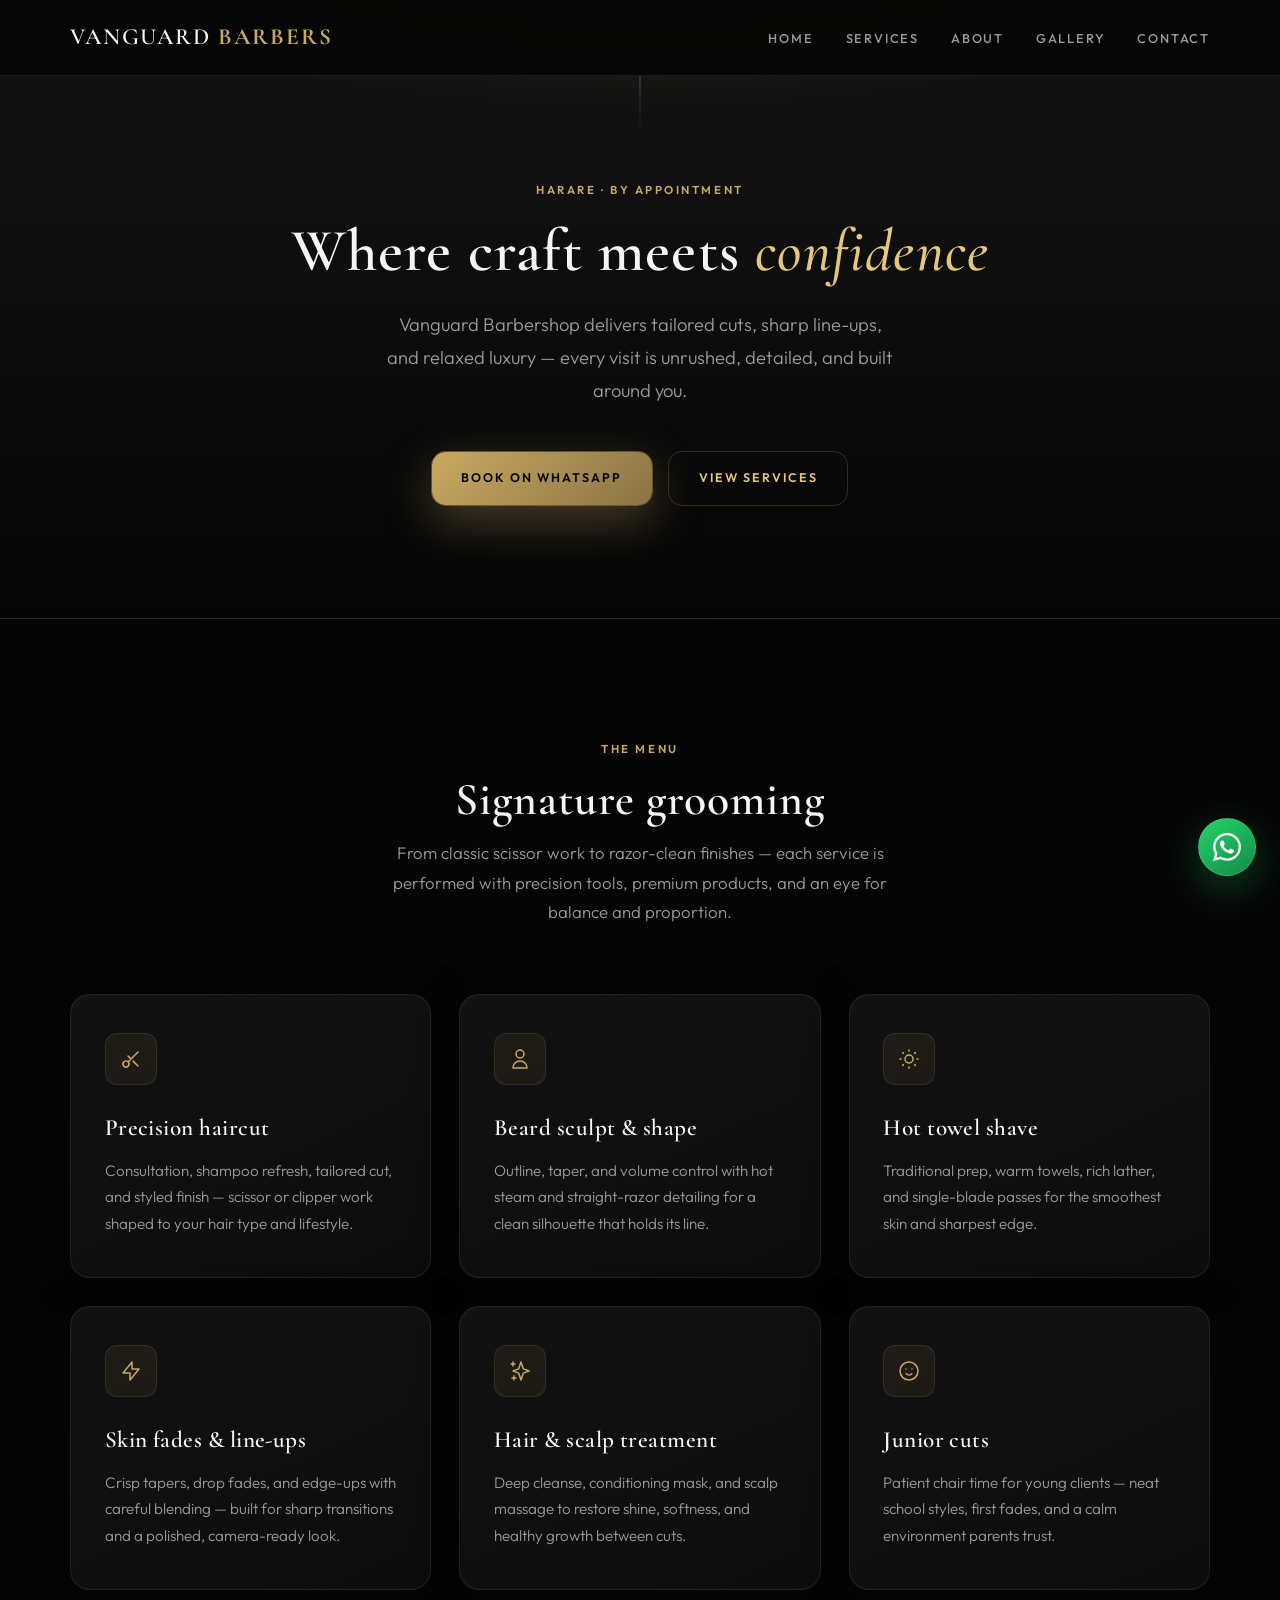
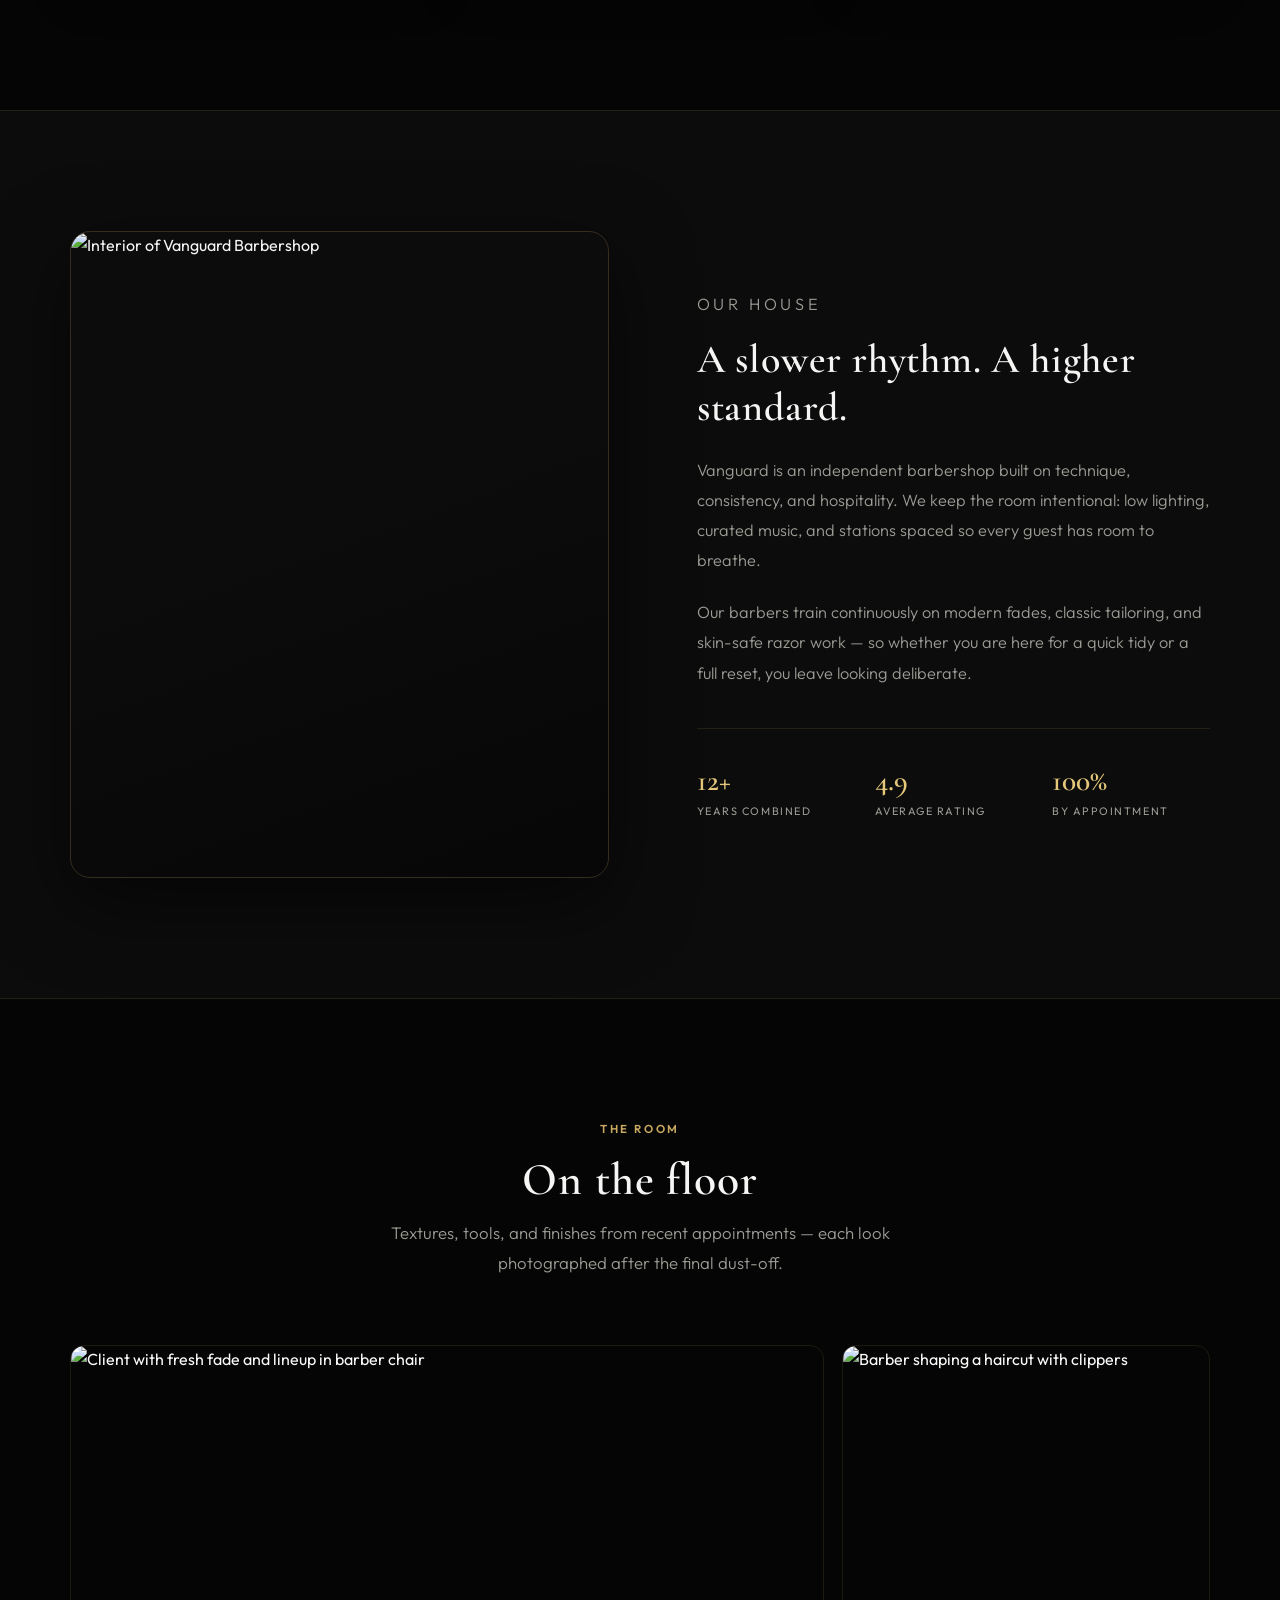
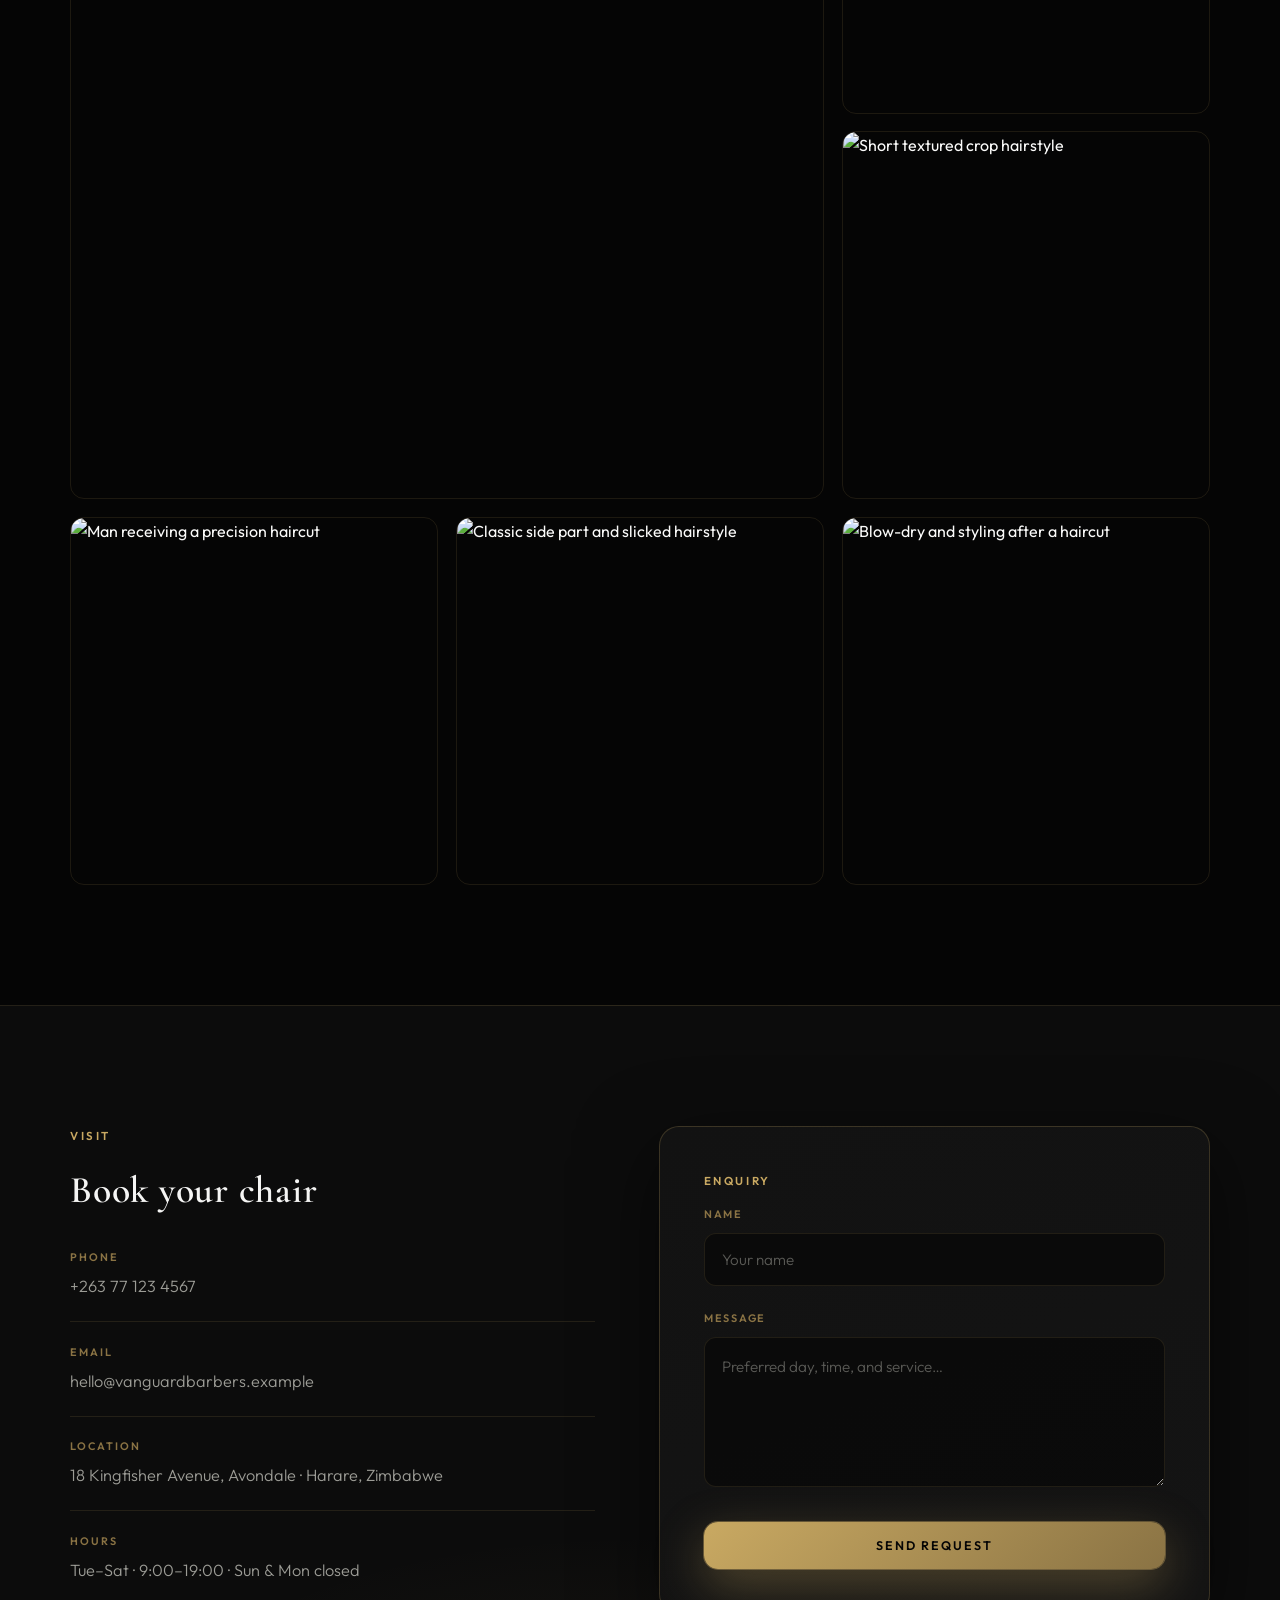
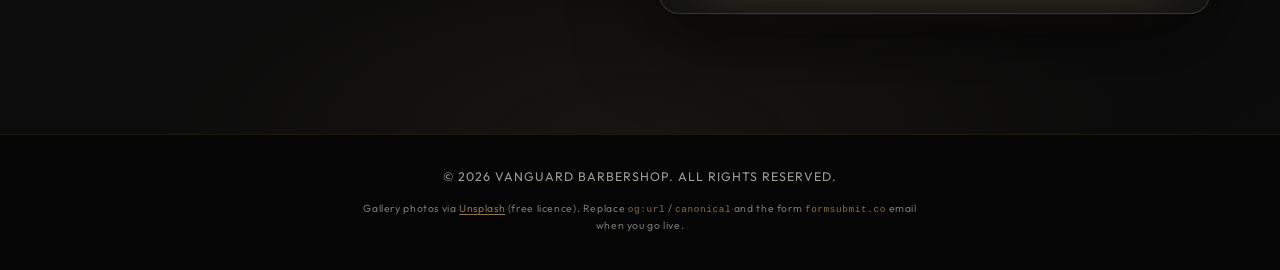
==== index.html @ 2150a826 "Add website" ====
<!DOCTYPE html>
<html lang="en">
<head>
  <meta charset="UTF-8">
  <meta name="viewport" content="width=device-width, initial-scale=1.0">
  <title>Vanguard Barbershop | Precision Cuts &amp; Grooming</title>
  <meta name="description" content="Vanguard Barbershop in Harare — precision haircuts, fades, beard sculpting, and hot towel shaves. Book by appointment on WhatsApp.">
  <meta name="theme-color" content="#050505">
  <meta name="robots" content="index, follow">
  <link rel="canonical" href="https://example.com/">
  <meta property="og:type" content="website">
  <meta property="og:title" content="Vanguard Barbershop | Precision Cuts &amp; Grooming">
  <meta property="og:description" content="Tailored cuts, sharp line-ups, and relaxed luxury — by appointment in Harare.">
  <meta property="og:image" content="https://images.unsplash.com/photo-1621605815971-fbc98d665033?auto=format&amp;fit=crop&amp;w=1200&amp;h=630&amp;q=85">
  <meta name="twitter:card" content="summary_large_image">
  <meta name="twitter:title" content="Vanguard Barbershop">
  <meta name="twitter:description" content="Precision haircuts, fades &amp; beard work — Harare.">
  <link rel="icon" type="image/svg+xml" href="data:image/svg+xml,%3Csvg xmlns='http://www.w3.org/2000/svg' viewBox='0 0 32 32'%3E%3Crect fill='%23050505' width='32' height='32' rx='6'/%3E%3Cpath fill='none' stroke='%23c9a962' stroke-width='1.5' d='M10 22V10l6-3 6 3v12'/%3E%3C/svg%3E">
  <link rel="preconnect" href="https://fonts.googleapis.com">
  <link rel="preconnect" href="https://fonts.gstatic.com" crossorigin>
  <link href="https://fonts.googleapis.com/css2?family=Cormorant+Garamond:ital,wght@0,500;0,600;0,700;1,500&family=Outfit:wght@300;400;500;600&display=swap" rel="stylesheet">
  <style>
    :root {
      --black: #050505;
      --black-elevated: #0c0c0c;
      --black-soft: #141414;
      --gold: #c9a962;
      --gold-bright: #e4c77a;
      --gold-dim: #8a7344;
      --gold-glow: rgb(201 169 98 / 0.35);
      --text: #f5f5f4;
      --text-muted: #9c9c96;
      --border: rgb(201 169 98 / 0.12);
      --border-strong: rgb(201 169 98 / 0.22);
      --radius: 14px;
      --radius-lg: 20px;
      --nav-h: 76px;
      --section-y: clamp(4.5rem, 11vw, 7.5rem);
      --shadow-soft: 0 24px 80px rgb(0 0 0 / 0.55);
    }

    *, *::before, *::after { box-sizing: border-box; margin: 0; padding: 0; }

    html { scroll-behavior: smooth; }

    body {
      font-family: "Outfit", system-ui, sans-serif;
      font-weight: 400;
      color: var(--text);
      background: var(--black);
      line-height: 1.65;
      overflow-x: hidden;
      -webkit-font-smoothing: antialiased;
    }

    img { max-width: 100%; height: auto; display: block; }

    a { color: inherit; text-decoration: none; }

    .container {
      width: min(100% - 2rem, 1140px);
      margin-inline: auto;
    }

    @media (min-width: 768px) {
      .container { width: min(100% - 3rem, 1140px); }
    }

    /* Nav */
    .nav {
      position: fixed;
      top: 0;
      left: 0;
      right: 0;
      z-index: 1000;
      height: var(--nav-h);
      background: rgb(5 5 5 / 0.88);
      backdrop-filter: blur(16px);
      border-bottom: 1px solid var(--border);
      transition: box-shadow 0.35s ease, border-color 0.35s ease;
    }

    .nav.scrolled {
      box-shadow: 0 20px 60px rgb(0 0 0 / 0.45);
      border-bottom-color: var(--border-strong);
    }

    .nav-inner {
      height: 100%;
      display: flex;
      align-items: center;
      justify-content: space-between;
      gap: 1.5rem;
    }

    .logo {
      font-family: "Cormorant Garamond", Georgia, serif;
      font-weight: 600;
      font-size: 1.35rem;
      letter-spacing: 0.06em;
      text-transform: uppercase;
      color: var(--text);
    }

    .logo span {
      color: var(--gold);
      font-weight: 700;
    }

    @media (min-width: 480px) {
      .logo { font-size: 1.45rem; letter-spacing: 0.08em; }
    }

    .nav-links {
      display: none;
      list-style: none;
      gap: 2rem;
      align-items: center;
    }

    @media (min-width: 900px) {
      .nav-links { display: flex; }
    }

    .nav-links a {
      font-size: 0.8rem;
      font-weight: 500;
      letter-spacing: 0.14em;
      text-transform: uppercase;
      color: var(--text-muted);
      transition: color 0.25s ease;
      position: relative;
    }

    .nav-links a::after {
      content: "";
      position: absolute;
      left: 0;
      bottom: -6px;
      width: 100%;
      height: 1px;
      background: linear-gradient(90deg, var(--gold), transparent);
      opacity: 0;
      transform: scaleX(0.4);
      transform-origin: left;
      transition: opacity 0.25s ease, transform 0.25s ease;
    }

    .nav-links a:hover {
      color: var(--gold-bright);
    }

    .nav-links a:hover::after {
      opacity: 1;
      transform: scaleX(1);
    }

    .nav-toggle {
      display: flex;
      flex-direction: column;
      gap: 6px;
      padding: 0.6rem;
      background: none;
      border: none;
      cursor: pointer;
    }

    @media (min-width: 900px) {
      .nav-toggle { display: none; }
    }

    .nav-toggle span {
      width: 24px;
      height: 1px;
      background: var(--gold);
      border-radius: 1px;
      transition: transform 0.3s ease, opacity 0.3s ease;
    }

    .nav-toggle[aria-expanded="true"] span:nth-child(1) {
      transform: translateY(7px) rotate(45deg);
    }
    .nav-toggle[aria-expanded="true"] span:nth-child(2) { opacity: 0; }
    .nav-toggle[aria-expanded="true"] span:nth-child(3) {
      transform: translateY(-7px) rotate(-45deg);
    }

    .mobile-menu {
      display: none;
      position: fixed;
      top: var(--nav-h);
      left: 0;
      right: 0;
      background: var(--black-elevated);
      border-bottom: 1px solid var(--border);
      padding: 1.5rem 1.25rem 2rem;
      z-index: 999;
      box-shadow: var(--shadow-soft);
    }

    .mobile-menu.open { display: block; }

    .mobile-menu ul {
      list-style: none;
      display: flex;
      flex-direction: column;
      gap: 0.25rem;
    }

    .mobile-menu a {
      display: block;
      padding: 1rem 1.1rem;
      border-radius: 10px;
      font-weight: 500;
      font-size: 0.85rem;
      letter-spacing: 0.12em;
      text-transform: uppercase;
      color: var(--text-muted);
      border: 1px solid transparent;
      transition: color 0.2s, border-color 0.2s, background 0.2s;
    }

    .mobile-menu a:hover {
      color: var(--gold-bright);
      background: rgb(201 169 98 / 0.06);
      border-color: var(--border);
    }

    section { scroll-margin-top: calc(var(--nav-h) + 1.25rem); }

    .eyebrow {
      font-size: 0.72rem;
      font-weight: 600;
      letter-spacing: 0.22em;
      text-transform: uppercase;
      color: var(--gold);
      margin-bottom: 1rem;
    }

    .section-title {
      font-family: "Cormorant Garamond", Georgia, serif;
      font-size: clamp(2rem, 4.5vw, 2.85rem);
      font-weight: 600;
      letter-spacing: 0.02em;
      line-height: 1.15;
      margin-bottom: 0.75rem;
      text-align: center;
      color: var(--text);
    }

    .section-sub {
      text-align: center;
      color: var(--text-muted);
      max-width: 32rem;
      margin: 0 auto 3.5rem;
      font-size: 1rem;
      font-weight: 300;
      line-height: 1.75;
    }

    @media (min-width: 768px) {
      .section-sub { margin-bottom: 4.25rem; font-size: 1.05rem; }
    }

    /* Hero */
    .hero {
      position: relative;
      padding: calc(var(--nav-h) + clamp(3.5rem, 12vw, 6rem)) 0 clamp(4.5rem, 12vw, 7rem);
      background:
        radial-gradient(ellipse 90% 70% at 50% -20%, rgb(201 169 98 / 0.14), transparent 55%),
        linear-gradient(180deg, var(--black-soft) 0%, var(--black) 100%);
      border-bottom: 1px solid var(--border);
    }

    .hero::before {
      content: "";
      position: absolute;
      top: var(--nav-h);
      left: 50%;
      transform: translateX(-50%);
      width: 1px;
      height: clamp(2rem, 6vw, 3.5rem);
      background: linear-gradient(var(--gold-dim), transparent);
      opacity: 0.6;
    }

    .hero-inner {
      text-align: center;
      max-width: 44rem;
      margin-inline: auto;
      padding-top: 0.5rem;
    }

    .hero .eyebrow { margin-bottom: 1.25rem; }

    .hero h1 {
      font-family: "Cormorant Garamond", Georgia, serif;
      font-size: clamp(2.35rem, 6.5vw, 3.75rem);
      font-weight: 600;
      letter-spacing: 0.02em;
      line-height: 1.08;
      margin-bottom: 1.5rem;
      color: var(--text);
    }

    .hero h1 em {
      font-style: italic;
      color: var(--gold-bright);
      font-weight: 500;
    }

    .hero .tagline {
      font-size: clamp(1rem, 2.2vw, 1.15rem);
      font-weight: 300;
      color: var(--text-muted);
      margin-bottom: 2.75rem;
      max-width: 28em;
      margin-left: auto;
      margin-right: auto;
      line-height: 1.8;
    }

    .hero-cta-row {
      display: flex;
      flex-wrap: wrap;
      gap: 1rem;
      justify-content: center;
      align-items: center;
    }

    .btn {
      display: inline-flex;
      align-items: center;
      justify-content: center;
      gap: 0.55rem;
      padding: 1rem 1.85rem;
      font-family: inherit;
      font-size: 0.78rem;
      font-weight: 600;
      letter-spacing: 0.16em;
      text-transform: uppercase;
      border: none;
      border-radius: var(--radius);
      cursor: pointer;
      transition: transform 0.3s ease, box-shadow 0.3s ease, background 0.3s ease, border-color 0.3s ease, color 0.3s ease;
    }

    .btn-primary {
      background: linear-gradient(135deg, var(--gold) 0%, var(--gold-dim) 100%);
      color: var(--black);
      box-shadow: 0 0 0 1px rgb(201 169 98 / 0.4), 0 16px 48px var(--gold-glow);
    }

    .btn-primary:hover {
      transform: translateY(-2px);
      box-shadow: 0 0 0 1px rgb(228 199 122 / 0.5), 0 20px 56px rgb(201 169 98 / 0.45);
    }

    .btn-primary:active { transform: translateY(0); }

    .btn-ghost {
      background: transparent;
      color: var(--gold-bright);
      border: 1px solid var(--border-strong);
      box-shadow: none;
    }

    .btn-ghost:hover {
      border-color: var(--gold);
      background: rgb(201 169 98 / 0.06);
      transform: translateY(-2px);
    }

    /* Services */
    .services {
      padding: var(--section-y) 0;
      background: var(--black);
    }

    .services-grid {
      display: grid;
      gap: 1.35rem;
      grid-template-columns: 1fr;
    }

    @media (min-width: 640px) {
      .services-grid { gap: 1.5rem; grid-template-columns: repeat(2, 1fr); }
    }

    @media (min-width: 1024px) {
      .services-grid { grid-template-columns: repeat(3, 1fr); gap: 1.75rem; }
    }

    .card {
      background: linear-gradient(155deg, rgb(20 20 20 / 0.9) 0%, var(--black-elevated) 100%);
      border-radius: var(--radius-lg);
      padding: 2.15rem 2rem 2.25rem;
      border: 1px solid var(--border);
      box-shadow: 0 4px 40px rgb(0 0 0 / 0.35);
      transition: transform 0.35s ease, border-color 0.35s ease, box-shadow 0.35s ease;
    }

    @media (min-width: 768px) {
      .card { padding: 2.35rem 2.1rem 2.5rem; }
    }

    .card:hover {
      transform: translateY(-6px);
      border-color: rgb(201 169 98 / 0.35);
      box-shadow: 0 24px 70px rgb(0 0 0 / 0.5), 0 0 0 1px rgb(201 169 98 / 0.08);
    }

    .card-icon {
      width: 52px;
      height: 52px;
      border-radius: 12px;
      background: rgb(201 169 98 / 0.08);
      border: 1px solid var(--border);
      color: var(--gold);
      display: flex;
      align-items: center;
      justify-content: center;
      margin-bottom: 1.5rem;
    }

    .card-icon svg { width: 24px; height: 24px; }

    .card h3 {
      font-family: "Cormorant Garamond", Georgia, serif;
      font-size: 1.45rem;
      font-weight: 600;
      margin-bottom: 0.65rem;
      letter-spacing: 0.02em;
      color: var(--text);
    }

    .card p {
      font-size: 0.95rem;
      font-weight: 300;
      color: var(--text-muted);
      line-height: 1.75;
    }

    /* About */
    .about {
      padding: var(--section-y) 0;
      background: var(--black-elevated);
      border-top: 1px solid var(--border);
      border-bottom: 1px solid var(--border);
    }

    .about-grid {
      display: grid;
      gap: clamp(2.5rem, 6vw, 4rem);
      align-items: center;
    }

    @media (min-width: 900px) {
      .about-grid {
        grid-template-columns: 1.05fr 1fr;
        gap: clamp(3rem, 7vw, 5.5rem);
      }
    }

    .about-img-wrap {
      position: relative;
      border-radius: var(--radius-lg);
      overflow: hidden;
      aspect-ratio: 5/6;
      border: 1px solid var(--border-strong);
      box-shadow: var(--shadow-soft);
    }

    .about-img-wrap::after {
      content: "";
      position: absolute;
      inset: 0;
      background: linear-gradient(160deg, transparent 40%, rgb(0 0 0 / 0.45) 100%);
      pointer-events: none;
    }

    .about-img-wrap img {
      width: 100%;
      height: 100%;
      object-fit: cover;
    }

    .about-text .eyebrow { margin-bottom: 1rem; }

    .about-text h2 {
      font-family: "Cormorant Garamond", Georgia, serif;
      font-size: clamp(1.85rem, 3.5vw, 2.5rem);
      font-weight: 600;
      margin-bottom: 1.5rem;
      letter-spacing: 0.02em;
      line-height: 1.2;
      color: var(--text);
    }

    .about-text p {
      color: var(--text-muted);
      font-size: 1.02rem;
      font-weight: 300;
      margin-bottom: 1.35rem;
      line-height: 1.85;
    }

    .about-text p:last-of-type { margin-bottom: 0; }

    .about-stats {
      display: grid;
      grid-template-columns: repeat(3, 1fr);
      gap: 1.25rem;
      margin-top: 2.5rem;
      padding-top: 2.25rem;
      border-top: 1px solid var(--border);
    }

    .about-stats strong {
      display: block;
      font-family: "Cormorant Garamond", Georgia, serif;
      font-size: 1.85rem;
      font-weight: 600;
      color: var(--gold-bright);
      line-height: 1.1;
    }

    .about-stats span {
      font-size: 0.68rem;
      letter-spacing: 0.14em;
      text-transform: uppercase;
      color: var(--text-muted);
      margin-top: 0.35rem;
      display: block;
    }

    /* Gallery */
    .gallery {
      padding: var(--section-y) 0;
      background: var(--black);
    }

    .gallery-grid {
      display: grid;
      gap: 0.85rem;
      grid-template-columns: repeat(2, 1fr);
    }

    @media (min-width: 640px) {
      .gallery-grid { gap: 1.1rem; grid-template-columns: repeat(3, 1fr); }
    }

    .gallery-item {
      position: relative;
      border-radius: var(--radius);
      overflow: hidden;
      aspect-ratio: 1;
      border: 1px solid var(--border);
      transition: transform 0.4s ease, border-color 0.4s ease;
    }

    @media (min-width: 900px) {
      .gallery-item:first-child {
        grid-column: span 2;
        grid-row: span 2;
        aspect-ratio: auto;
      }
    }

    .gallery-item:hover {
      transform: scale(1.02);
      border-color: rgb(201 169 98 / 0.35);
    }

    .gallery-item img {
      width: 100%;
      height: 100%;
      object-fit: cover;
      filter: contrast(1.05) saturate(0.92);
      transition: filter 0.4s ease;
    }

    .gallery-item:hover img {
      filter: contrast(1.08) saturate(1);
    }

    /* Contact */
    .contact {
      padding: var(--section-y) 0;
      background:
        radial-gradient(ellipse 70% 50% at 50% 100%, rgb(201 169 98 / 0.06), transparent 55%),
        var(--black-elevated);
      border-top: 1px solid var(--border);
    }

    .contact-wrap {
      display: grid;
      gap: clamp(2.5rem, 5vw, 4rem);
    }

    @media (min-width: 900px) {
      .contact-wrap {
        grid-template-columns: 1fr 1.05fr;
        gap: 4rem;
        align-items: start;
      }
    }

    .contact-info .eyebrow { margin-bottom: 0.85rem; }

    .contact-info h2 {
      font-family: "Cormorant Garamond", Georgia, serif;
      font-size: clamp(1.85rem, 3vw, 2.35rem);
      font-weight: 600;
      margin-bottom: 1.75rem;
      letter-spacing: 0.02em;
    }

    .contact-line {
      margin-bottom: 1.35rem;
      padding-bottom: 1.35rem;
      border-bottom: 1px solid var(--border);
    }

    .contact-line:last-of-type {
      margin-bottom: 0;
      padding-bottom: 0;
      border-bottom: none;
    }

    .contact-info .label {
      font-size: 0.68rem;
      font-weight: 600;
      letter-spacing: 0.18em;
      text-transform: uppercase;
      color: var(--gold-dim);
      margin-bottom: 0.4rem;
    }

    .contact-info a,
    .contact-info .value {
      color: var(--text-muted);
      font-size: 1.02rem;
      font-weight: 300;
      display: block;
      line-height: 1.6;
    }

    .contact-info a:hover { color: var(--gold-bright); }

    .form-panel {
      background: linear-gradient(160deg, rgb(18 18 18) 0%, var(--black-soft) 100%);
      border: 1px solid var(--border-strong);
      border-radius: var(--radius-lg);
      padding: clamp(2rem, 4vw, 2.75rem);
      box-shadow: var(--shadow-soft);
    }

    .form-group { margin-bottom: 1.5rem; }

    .form-group:last-of-type { margin-bottom: 1.75rem; }

    .form-group label {
      display: block;
      font-size: 0.68rem;
      font-weight: 600;
      letter-spacing: 0.16em;
      text-transform: uppercase;
      margin-bottom: 0.55rem;
      color: var(--gold-dim);
    }

    .form-group input,
    .form-group textarea {
      width: 100%;
      padding: 1rem 1.1rem;
      font-family: inherit;
      font-size: 0.95rem;
      font-weight: 300;
      color: var(--text);
      border: 1px solid var(--border);
      border-radius: 12px;
      background: rgb(5 5 5 / 0.6);
      transition: border-color 0.25s ease, box-shadow 0.25s ease;
    }

    .form-group input::placeholder,
    .form-group textarea::placeholder {
      color: rgb(156 156 150 / 0.55);
    }

    .form-group input:focus,
    .form-group textarea:focus {
      outline: none;
      border-color: rgb(201 169 98 / 0.45);
      box-shadow: 0 0 0 3px rgb(201 169 98 / 0.12);
    }

    .form-group textarea { min-height: 150px; resize: vertical; line-height: 1.65; }

    /* Footer */
    footer {
      padding: 2rem 1.5rem 2.25rem;
      text-align: center;
      font-size: 0.78rem;
      font-weight: 400;
      letter-spacing: 0.08em;
      text-transform: uppercase;
      color: var(--text-muted);
      border-top: 1px solid var(--border);
      background: var(--black);
    }

    /* WhatsApp */
    .wa-float {
      position: fixed;
      bottom: 1.5rem;
      right: 1.5rem;
      z-index: 1100;
      width: 58px;
      height: 58px;
      border-radius: 50%;
      background: linear-gradient(145deg, #25d366, #128c4a);
      color: #fff;
      display: flex;
      align-items: center;
      justify-content: center;
      box-shadow: 0 12px 40px rgb(18 140 74 / 0.45);
      border: 1px solid rgb(255 255 255 / 0.12);
      transition: transform 0.3s ease, box-shadow 0.3s ease;
    }

    .wa-float:hover {
      transform: scale(1.06);
      box-shadow: 0 16px 48px rgb(18 140 74 / 0.55);
    }

    .wa-float svg { width: 28px; height: 28px; }

    /* Reveal */
    .reveal {
      opacity: 0;
      transform: translateY(28px);
      transition: opacity 0.65s ease, transform 0.65s ease;
    }

    .reveal.visible {
      opacity: 1;
      transform: translateY(0);
    }

    .reveal-delay-1 { transition-delay: 0.1s; }
    .reveal-delay-2 { transition-delay: 0.2s; }

    .footer-note {
      margin-top: 0.85rem;
      font-size: 0.65rem;
      letter-spacing: 0.06em;
      text-transform: none;
      color: rgb(156 156 150 / 0.75);
      max-width: 36rem;
      margin-left: auto;
      margin-right: auto;
      line-height: 1.55;
    }

    .footer-note a {
      color: var(--gold-dim);
      text-decoration: underline;
      text-underline-offset: 2px;
    }

    .footer-note a:hover { color: var(--gold-bright); }
  </style>
  <script type="application/ld+json">
  {
    "@context": "https://schema.org",
    "@type": "HairSalon",
    "name": "Vanguard Barbershop",
    "description": "Precision haircuts, fades, beard sculpting, and hot towel shaves by appointment.",
    "image": "https://images.unsplash.com/photo-1621605815971-fbc98d665033?auto=format&fit=crop&w=1200&q=85",
    "address": {
      "@type": "PostalAddress",
      "streetAddress": "18 Kingfisher Avenue, Avondale",
      "addressLocality": "Harare",
      "addressCountry": "ZW"
    },
    "telephone": "+263771234567",
    "email": "hello@vanguardbarbers.example",
    "openingHoursSpecification": [
      {
        "@type": "OpeningHoursSpecification",
        "dayOfWeek": ["Tuesday", "Wednesday", "Thursday", "Friday", "Saturday"],
        "opens": "09:00",
        "closes": "19:00"
      }
    ],
    "priceRange": "$$"
  }
  </script>
</head>
<body>
  <header class="nav" id="nav">
    <div class="container nav-inner">
      <a href="#hero" class="logo">Vanguard <span>Barbers</span></a>
      <ul class="nav-links">
        <li><a href="#hero">Home</a></li>
        <li><a href="#services">Services</a></li>
        <li><a href="#about">About</a></li>
        <li><a href="#gallery">Gallery</a></li>
        <li><a href="#contact">Contact</a></li>
      </ul>
      <button class="nav-toggle" type="button" aria-label="Menu" aria-expanded="false" id="navToggle">
        <span></span><span></span><span></span>
      </button>
    </div>
  </header>

  <div class="mobile-menu" id="mobileMenu">
    <ul>
      <li><a href="#hero">Home</a></li>
      <li><a href="#services">Services</a></li>
      <li><a href="#about">About</a></li>
      <li><a href="#gallery">Gallery</a></li>
      <li><a href="#contact">Contact</a></li>
    </ul>
  </div>

  <main>
    <section class="hero" id="hero">
      <div class="container hero-inner reveal">
        <p class="eyebrow">Harare · By appointment</p>
        <h1>Where craft meets <em>confidence</em></h1>
        <p class="tagline">Vanguard Barbershop delivers tailored cuts, sharp line-ups, and relaxed luxury — every visit is unrushed, detailed, and built around you.</p>
        <div class="hero-cta-row">
          <a class="btn btn-primary" href="https://wa.me/263771234567?text=Hello%2C%20I%27d%20like%20to%20book%20an%20appointment." target="_blank" rel="noopener noreferrer">Book on WhatsApp</a>
          <a class="btn btn-ghost" href="#services">View services</a>
        </div>
      </div>
    </section>

    <section class="services" id="services">
      <div class="container">
        <p class="eyebrow reveal" style="text-align:center">The menu</p>
        <h2 class="section-title reveal">Signature grooming</h2>
        <p class="section-sub reveal">From classic scissor work to razor-clean finishes — each service is performed with precision tools, premium products, and an eye for balance and proportion.</p>
        <div class="services-grid">
          <article class="card reveal">
            <div class="card-icon" aria-hidden="true">
              <svg fill="none" stroke="currentColor" stroke-width="1.5" viewBox="0 0 24 24"><path stroke-linecap="round" stroke-linejoin="round" d="M14.121 14.121L19 19m-7-7l7-7m-7 7l-2.879 2.879M12 12L9.121 9.121m0 5.758a3 3 0 10-4.243 4.243 3 3 0 004.243-4.243zm0 0L12 12"/></svg>
            </div>
            <h3>Precision haircut</h3>
            <p>Consultation, shampoo refresh, tailored cut, and styled finish — scissor or clipper work shaped to your hair type and lifestyle.</p>
          </article>
          <article class="card reveal reveal-delay-1">
            <div class="card-icon" aria-hidden="true">
              <svg fill="none" stroke="currentColor" stroke-width="1.5" viewBox="0 0 24 24"><path stroke-linecap="round" stroke-linejoin="round" d="M16 7a4 4 0 11-8 0 4 4 0 018 0zM12 14a7 7 0 00-7 7h14a7 7 0 00-7-7z"/></svg>
            </div>
            <h3>Beard sculpt &amp; shape</h3>
            <p>Outline, taper, and volume control with hot steam and straight-razor detailing for a clean silhouette that holds its line.</p>
          </article>
          <article class="card reveal reveal-delay-2">
            <div class="card-icon" aria-hidden="true">
              <svg fill="none" stroke="currentColor" stroke-width="1.5" viewBox="0 0 24 24"><path stroke-linecap="round" stroke-linejoin="round" d="M12 3v1m0 16v1m9-9h-1M4 12H3m15.364 6.364l-.707-.707M6.343 6.343l-.707-.707m12.728 0l-.707.707M6.343 17.657l-.707.707M16 12a4 4 0 11-8 0 4 4 0 018 0z"/></svg>
            </div>
            <h3>Hot towel shave</h3>
            <p>Traditional prep, warm towels, rich lather, and single-blade passes for the smoothest skin and sharpest edge.</p>
          </article>
          <article class="card reveal">
            <div class="card-icon" aria-hidden="true">
              <svg fill="none" stroke="currentColor" stroke-width="1.5" viewBox="0 0 24 24"><path stroke-linecap="round" stroke-linejoin="round" d="M13 10V3L4 14h7v7l9-11h-7z"/></svg>
            </div>
            <h3>Skin fades &amp; line-ups</h3>
            <p>Crisp tapers, drop fades, and edge-ups with careful blending — built for sharp transitions and a polished, camera-ready look.</p>
          </article>
          <article class="card reveal reveal-delay-1">
            <div class="card-icon" aria-hidden="true">
              <svg fill="none" stroke="currentColor" stroke-width="1.5" viewBox="0 0 24 24"><path stroke-linecap="round" stroke-linejoin="round" d="M5 3v4M3 5h4M6 17v4m-2-2h4m5-16l2.286 6.857L21 12l-5.714 2.143L13 21l-2.286-6.857L5 12l5.714-2.143L13 3z"/></svg>
            </div>
            <h3>Hair &amp; scalp treatment</h3>
            <p>Deep cleanse, conditioning mask, and scalp massage to restore shine, softness, and healthy growth between cuts.</p>
          </article>
          <article class="card reveal reveal-delay-2">
            <div class="card-icon" aria-hidden="true">
              <svg fill="none" stroke="currentColor" stroke-width="1.5" viewBox="0 0 24 24"><path stroke-linecap="round" stroke-linejoin="round" d="M14.828 14.828a4 4 0 01-5.656 0M9 10h.01M15 10h.01M21 12a9 9 0 11-18 0 9 9 0 0118 0z"/></svg>
            </div>
            <h3>Junior cuts</h3>
            <p>Patient chair time for young clients — neat school styles, first fades, and a calm environment parents trust.</p>
          </article>
        </div>
      </div>
    </section>

    <section class="about" id="about">
      <div class="container about-grid">
        <div class="about-img-wrap reveal">
          <img src="https://picsum.photos/seed/vanguard-barber/900/1080" width="900" height="1080" alt="Interior of Vanguard Barbershop" loading="lazy">
        </div>
        <div class="about-text reveal reveal-delay-1">
          <p class="eyebrow">Our house</p>
          <h2>A slower rhythm. A higher standard.</h2>
          <p>Vanguard is an independent barbershop built on technique, consistency, and hospitality. We keep the room intentional: low lighting, curated music, and stations spaced so every guest has room to breathe.</p>
          <p>Our barbers train continuously on modern fades, classic tailoring, and skin-safe razor work — so whether you are here for a quick tidy or a full reset, you leave looking deliberate.</p>
          <div class="about-stats">
            <div>
              <strong>12+</strong>
              <span>Years combined</span>
            </div>
            <div>
              <strong>4.9</strong>
              <span>Average rating</span>
            </div>
            <div>
              <strong>100%</strong>
              <span>By appointment</span>
            </div>
          </div>
        </div>
      </div>
    </section>

    <section class="gallery" id="gallery">
      <div class="container">
        <p class="eyebrow reveal" style="text-align:center">The room</p>
        <h2 class="section-title reveal">On the floor</h2>
        <p class="section-sub reveal">Textures, tools, and finishes from recent appointments — each look photographed after the final dust-off.</p>
        <div class="gallery-grid">
          <div class="gallery-item reveal"><img src="https://images.unsplash.com/photo-1621605815971-fbc98d665033?auto=format&amp;fit=crop&amp;w=900&amp;h=900&amp;q=85" alt="Client with fresh fade and lineup in barber chair" width="900" height="900" loading="lazy" decoding="async"></div>
          <div class="gallery-item reveal reveal-delay-1"><img src="https://images.unsplash.com/photo-1585747860715-2ba73e455b22?auto=format&amp;fit=crop&amp;w=600&amp;h=600&amp;q=85" alt="Barber shaping a haircut with clippers" width="600" height="600" loading="lazy" decoding="async"></div>
          <div class="gallery-item reveal reveal-delay-2"><img src="https://images.unsplash.com/photo-1599351431202-1e0f01318987?auto=format&amp;fit=crop&amp;w=600&amp;h=600&amp;q=85" alt="Short textured crop hairstyle" width="600" height="600" loading="lazy" decoding="async"></div>
          <div class="gallery-item reveal"><img src="https://images.unsplash.com/photo-1503951914875-452162b0e3a1?auto=format&amp;fit=crop&amp;w=600&amp;h=600&amp;q=85" alt="Man receiving a precision haircut" width="600" height="600" loading="lazy" decoding="async"></div>
          <div class="gallery-item reveal reveal-delay-1"><img src="https://images.unsplash.com/photo-1622286342621-4bd786bff254?auto=format&amp;fit=crop&amp;w=600&amp;h=600&amp;q=85" alt="Classic side part and slicked hairstyle" width="600" height="600" loading="lazy" decoding="async"></div>
          <div class="gallery-item reveal reveal-delay-2"><img src="https://images.unsplash.com/photo-1560066984-73ad3a90aa51?auto=format&amp;fit=crop&amp;w=600&amp;h=600&amp;q=85" alt="Blow-dry and styling after a haircut" width="600" height="600" loading="lazy" decoding="async"></div>
        </div>
      </div>
    </section>

    <section class="contact" id="contact">
      <div class="container contact-wrap">
        <div class="contact-info reveal">
          <p class="eyebrow">Visit</p>
          <h2>Book your chair</h2>
          <div class="contact-line">
            <p class="label">Phone</p>
            <a href="tel:+263771234567">+263 77 123 4567</a>
          </div>
          <div class="contact-line">
            <p class="label">Email</p>
            <a href="mailto:hello@vanguardbarbers.example">hello@vanguardbarbers.example</a>
          </div>
          <div class="contact-line">
            <p class="label">Location</p>
            <span class="value">18 Kingfisher Avenue, Avondale · Harare, Zimbabwe</span>
          </div>
          <div class="contact-line">
            <p class="label">Hours</p>
            <span class="value">Tue–Sat · 9:00–19:00 · Sun &amp; Mon closed</span>
          </div>
        </div>
        <!-- FormSubmit: replace YOUR_EMAIL with your address, deploy over HTTPS, then confirm the first FormSubmit email. -->
        <form class="form-panel reveal reveal-delay-1" id="contactForm" action="https://formsubmit.co/hello@vanguardbarbers.example" method="POST">
          <input type="hidden" name="_subject" value="Vanguard Barbershop — Website enquiry">
          <input type="hidden" name="_template" value="table">
          <input type="text" name="_gotcha" style="display:none" tabindex="-1" autocomplete="off" aria-hidden="true">
          <input type="hidden" name="_next" id="formNext" value="">
          <p class="eyebrow" style="margin-bottom:1rem">Enquiry</p>
          <div class="form-group">
            <label for="name">Name</label>
            <input type="text" id="name" name="name" required placeholder="Your name" autocomplete="name">
          </div>
          <div class="form-group">
            <label for="message">Message</label>
            <textarea id="message" name="message" required placeholder="Preferred day, time, and service…"></textarea>
          </div>
          <button type="submit" class="btn btn-primary" style="width:100%">Send request</button>
        </form>
      </div>
    </section>
  </main>

  <footer>
    <p>&copy; <span id="year"></span> Vanguard Barbershop. All rights reserved.</p>
    <p class="footer-note">Gallery photos via <a href="https://unsplash.com" target="_blank" rel="noopener noreferrer">Unsplash</a> (free licence). Replace <code style="font-size:0.9em;color:var(--gold-dim)">og:url</code> / <code style="font-size:0.9em;color:var(--gold-dim)">canonical</code> and the form <code style="font-size:0.9em;color:var(--gold-dim)">formsubmit.co</code> email when you go live.</p>
  </footer>

  <a class="wa-float" href="https://wa.me/263771234567?text=Hello%2C%20I%27d%20like%20to%20book%20an%20appointment." target="_blank" rel="noopener noreferrer" aria-label="Book on WhatsApp">
    <svg viewBox="0 0 24 24" fill="currentColor" aria-hidden="true"><path d="M17.472 14.382c-.297-.149-1.758-.867-2.03-.967-.273-.099-.471-.148-.67.15-.197.297-.767.966-.94 1.164-.173.199-.347.223-.644.075-.297-.15-1.255-.463-2.39-1.475-.883-.788-1.48-1.761-1.653-2.059-.173-.297-.018-.458.13-.606.134-.133.298-.347.446-.52.149-.174.198-.298.298-.497.099-.198.05-.371-.025-.52-.075-.149-.669-1.612-.916-2.207-.242-.579-.487-.5-.669-.51-.173-.008-.371-.01-.57-.01-.198 0-.52.074-.792.372-.272.297-1.04 1.016-1.04 2.479 0 1.462 1.065 2.875 1.213 3.074.149.198 2.096 3.2 5.077 4.487.709.306 1.262.489 1.694.625.712.227 1.36.195 1.871.118.571-.085 1.758-.719 2.006-1.413.248-.694.248-1.289.173-1.413-.074-.124-.272-.198-.57-.347m-5.421 7.403h-.004a9.87 9.87 0 01-5.031-1.378l-.361-.214-3.741.982.998-3.648-.235-.374a9.86 9.86 0 01-1.51-5.26c.001-5.45 4.436-9.884 9.888-9.884 2.64 0 5.122 1.03 6.988 2.898a9.825 9.825 0 012.893 6.994c-.003 5.45-4.435 9.884-9.885 9.884m8.413-18.297A11.815 11.815 0 0012.05 0C5.495 0 .16 5.335.157 11.892c0 2.096.547 4.142 1.588 5.945L.057 24l6.305-1.654a11.882 11.882 0 005.683 1.448h.005c6.554 0 11.89-5.335 11.893-11.893a11.821 11.821 0 00-3.48-8.413z"/></svg>
  </a>

  <script>
    (function () {
      var nav = document.getElementById("nav");
      var toggle = document.getElementById("navToggle");
      var menu = document.getElementById("mobileMenu");
      var yearEl = document.getElementById("year");
      if (yearEl) yearEl.textContent = new Date().getFullYear();

      var formNext = document.getElementById("formNext");
      if (formNext && window.location.protocol.indexOf("http") === 0) {
        formNext.value = window.location.href.split("#")[0].split("?")[0] + "#contact";
      }

      function onScroll() {
        if (window.scrollY > 10) nav.classList.add("scrolled");
        else nav.classList.remove("scrolled");
      }
      window.addEventListener("scroll", onScroll, { passive: true });
      onScroll();

      if (toggle && menu) {
        toggle.addEventListener("click", function () {
          var open = toggle.getAttribute("aria-expanded") === "true";
          toggle.setAttribute("aria-expanded", !open);
          menu.classList.toggle("open", !open);
        });
        menu.querySelectorAll("a").forEach(function (a) {
          a.addEventListener("click", function () {
            toggle.setAttribute("aria-expanded", "false");
            menu.classList.remove("open");
          });
        });
      }

      var observer = new IntersectionObserver(
        function (entries) {
          entries.forEach(function (e) {
            if (e.isIntersecting) e.target.classList.add("visible");
          });
        },
        { root: null, rootMargin: "0px 0px -10% 0px", threshold: 0.06 }
      );
      document.querySelectorAll(".reveal").forEach(function (el) {
        observer.observe(el);
      });
    })();
  </script>
</body>
</html>
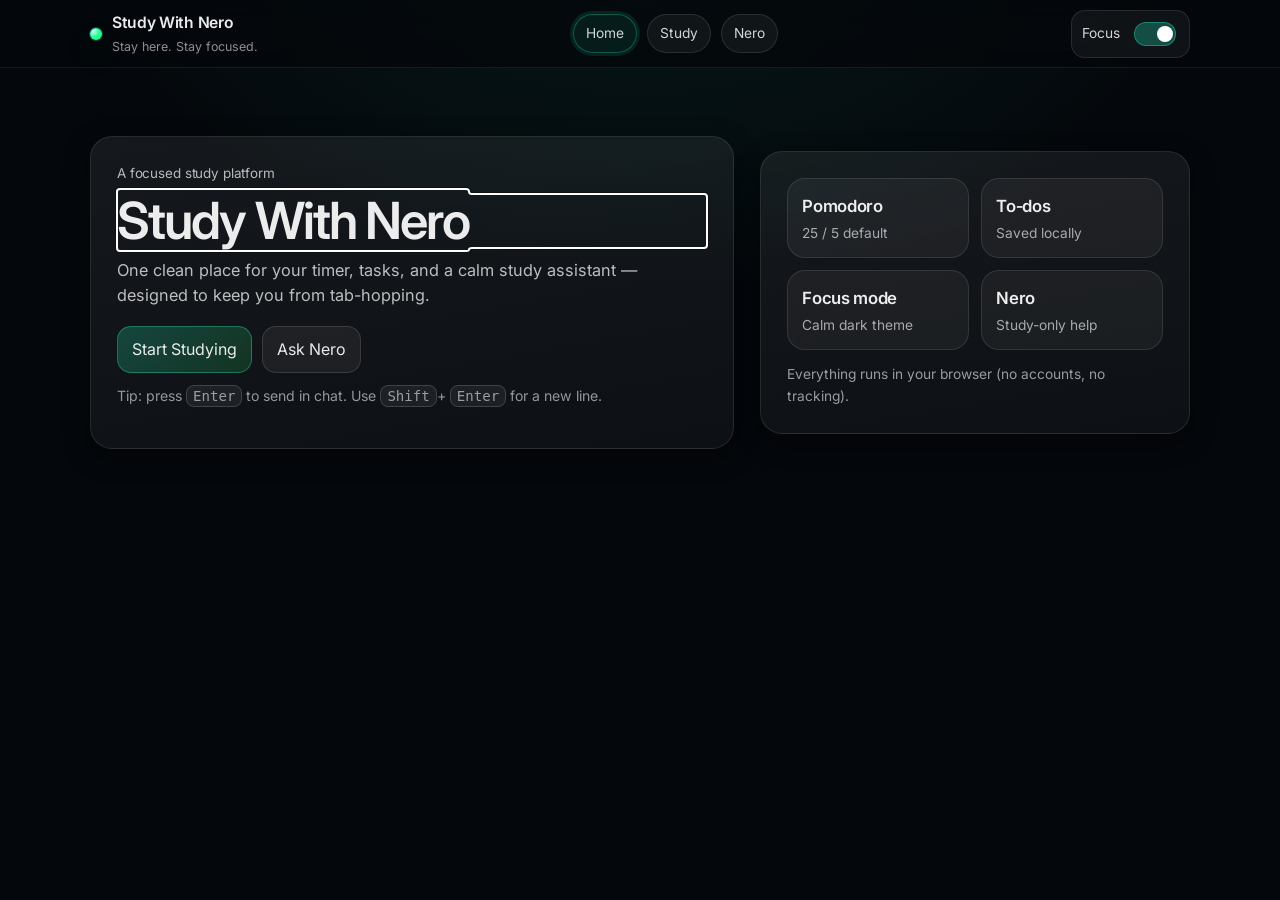
==== commit 55e0fc19: "Add Study With Nero focus study site Co-authored-by: simpleton007 <simpleton007@users.noreply.github" ====
--- a/index.html
+++ b/index.html
@@ -1,1038 +1,21 @@
-<!DOCTYPE html>
+<!doctype html>
 <html lang="en">
-<head>
-  <meta charset="UTF-8">
-  <meta name="viewport" content="width=device-width, initial-scale=1.0">
-  <title>Vanguard Barbershop | Precision Cuts &amp; Grooming</title>
-  <meta name="description" content="Vanguard Barbershop in Harare — precision haircuts, fades, beard sculpting, and hot towel shaves. Book by appointment on WhatsApp.">
-  <meta name="theme-color" content="#050505">
-  <meta name="robots" content="index, follow">
-  <link rel="canonical" href="https://example.com/">
-  <meta property="og:type" content="website">
-  <meta property="og:title" content="Vanguard Barbershop | Precision Cuts &amp; Grooming">
-  <meta property="og:description" content="Tailored cuts, sharp line-ups, and relaxed luxury — by appointment in Harare.">
-  <meta property="og:image" content="https://images.unsplash.com/photo-1621605815971-fbc98d665033?auto=format&amp;fit=crop&amp;w=1200&amp;h=630&amp;q=85">
-  <meta name="twitter:card" content="summary_large_image">
-  <meta name="twitter:title" content="Vanguard Barbershop">
-  <meta name="twitter:description" content="Precision haircuts, fades &amp; beard work — Harare.">
-  <link rel="icon" type="image/svg+xml" href="data:image/svg+xml,%3Csvg xmlns='http://www.w3.org/2000/svg' viewBox='0 0 32 32'%3E%3Crect fill='%23050505' width='32' height='32' rx='6'/%3E%3Cpath fill='none' stroke='%23c9a962' stroke-width='1.5' d='M10 22V10l6-3 6 3v12'/%3E%3C/svg%3E">
-  <link rel="preconnect" href="https://fonts.googleapis.com">
-  <link rel="preconnect" href="https://fonts.gstatic.com" crossorigin>
-  <link href="https://fonts.googleapis.com/css2?family=Cormorant+Garamond:ital,wght@0,500;0,600;0,700;1,500&family=Outfit:wght@300;400;500;600&display=swap" rel="stylesheet">
-  <style>
-    :root {
-      --black: #050505;
-      --black-elevated: #0c0c0c;
-      --black-soft: #141414;
-      --gold: #c9a962;
-      --gold-bright: #e4c77a;
-      --gold-dim: #8a7344;
-      --gold-glow: rgb(201 169 98 / 0.35);
-      --text: #f5f5f4;
-      --text-muted: #9c9c96;
-      --border: rgb(201 169 98 / 0.12);
-      --border-strong: rgb(201 169 98 / 0.22);
-      --radius: 14px;
-      --radius-lg: 20px;
-      --nav-h: 76px;
-      --section-y: clamp(4.5rem, 11vw, 7.5rem);
-      --shadow-soft: 0 24px 80px rgb(0 0 0 / 0.55);
-    }
-
-    *, *::before, *::after { box-sizing: border-box; margin: 0; padding: 0; }
-
-    html { scroll-behavior: smooth; }
-
-    body {
-      font-family: "Outfit", system-ui, sans-serif;
-      font-weight: 400;
-      color: var(--text);
-      background: var(--black);
-      line-height: 1.65;
-      overflow-x: hidden;
-      -webkit-font-smoothing: antialiased;
-    }
-
-    img { max-width: 100%; height: auto; display: block; }
-
-    a { color: inherit; text-decoration: none; }
-
-    .container {
-      width: min(100% - 2rem, 1140px);
-      margin-inline: auto;
-    }
-
-    @media (min-width: 768px) {
-      .container { width: min(100% - 3rem, 1140px); }
-    }
-
-    /* Nav */
-    .nav {
-      position: fixed;
-      top: 0;
-      left: 0;
-      right: 0;
-      z-index: 1000;
-      height: var(--nav-h);
-      background: rgb(5 5 5 / 0.88);
-      backdrop-filter: blur(16px);
-      border-bottom: 1px solid var(--border);
-      transition: box-shadow 0.35s ease, border-color 0.35s ease;
-    }
-
-    .nav.scrolled {
-      box-shadow: 0 20px 60px rgb(0 0 0 / 0.45);
-      border-bottom-color: var(--border-strong);
-    }
-
-    .nav-inner {
-      height: 100%;
-      display: flex;
-      align-items: center;
-      justify-content: space-between;
-      gap: 1.5rem;
-    }
-
-    .logo {
-      font-family: "Cormorant Garamond", Georgia, serif;
-      font-weight: 600;
-      font-size: 1.35rem;
-      letter-spacing: 0.06em;
-      text-transform: uppercase;
-      color: var(--text);
-    }
-
-    .logo span {
-      color: var(--gold);
-      font-weight: 700;
-    }
-
-    @media (min-width: 480px) {
-      .logo { font-size: 1.45rem; letter-spacing: 0.08em; }
-    }
-
-    .nav-links {
-      display: none;
-      list-style: none;
-      gap: 2rem;
-      align-items: center;
-    }
-
-    @media (min-width: 900px) {
-      .nav-links { display: flex; }
-    }
-
-    .nav-links a {
-      font-size: 0.8rem;
-      font-weight: 500;
-      letter-spacing: 0.14em;
-      text-transform: uppercase;
-      color: var(--text-muted);
-      transition: color 0.25s ease;
-      position: relative;
-    }
-
-    .nav-links a::after {
-      content: "";
-      position: absolute;
-      left: 0;
-      bottom: -6px;
-      width: 100%;
-      height: 1px;
-      background: linear-gradient(90deg, var(--gold), transparent);
-      opacity: 0;
-      transform: scaleX(0.4);
-      transform-origin: left;
-      transition: opacity 0.25s ease, transform 0.25s ease;
-    }
-
-    .nav-links a:hover {
-      color: var(--gold-bright);
-    }
-
-    .nav-links a:hover::after {
-      opacity: 1;
-      transform: scaleX(1);
-    }
-
-    .nav-toggle {
-      display: flex;
-      flex-direction: column;
-      gap: 6px;
-      padding: 0.6rem;
-      background: none;
-      border: none;
-      cursor: pointer;
-    }
-
-    @media (min-width: 900px) {
-      .nav-toggle { display: none; }
-    }
-
-    .nav-toggle span {
-      width: 24px;
-      height: 1px;
-      background: var(--gold);
-      border-radius: 1px;
-      transition: transform 0.3s ease, opacity 0.3s ease;
-    }
-
-    .nav-toggle[aria-expanded="true"] span:nth-child(1) {
-      transform: translateY(7px) rotate(45deg);
-    }
-    .nav-toggle[aria-expanded="true"] span:nth-child(2) { opacity: 0; }
-    .nav-toggle[aria-expanded="true"] span:nth-child(3) {
-      transform: translateY(-7px) rotate(-45deg);
-    }
-
-    .mobile-menu {
-      display: none;
-      position: fixed;
-      top: var(--nav-h);
-      left: 0;
-      right: 0;
-      background: var(--black-elevated);
-      border-bottom: 1px solid var(--border);
-      padding: 1.5rem 1.25rem 2rem;
-      z-index: 999;
-      box-shadow: var(--shadow-soft);
-    }
-
-    .mobile-menu.open { display: block; }
-
-    .mobile-menu ul {
-      list-style: none;
-      display: flex;
-      flex-direction: column;
-      gap: 0.25rem;
-    }
-
-    .mobile-menu a {
-      display: block;
-      padding: 1rem 1.1rem;
-      border-radius: 10px;
-      font-weight: 500;
-      font-size: 0.85rem;
-      letter-spacing: 0.12em;
-      text-transform: uppercase;
-      color: var(--text-muted);
-      border: 1px solid transparent;
-      transition: color 0.2s, border-color 0.2s, background 0.2s;
-    }
-
-    .mobile-menu a:hover {
-      color: var(--gold-bright);
-      background: rgb(201 169 98 / 0.06);
-      border-color: var(--border);
-    }
-
-    section { scroll-margin-top: calc(var(--nav-h) + 1.25rem); }
-
-    .eyebrow {
-      font-size: 0.72rem;
-      font-weight: 600;
-      letter-spacing: 0.22em;
-      text-transform: uppercase;
-      color: var(--gold);
-      margin-bottom: 1rem;
-    }
-
-    .section-title {
-      font-family: "Cormorant Garamond", Georgia, serif;
-      font-size: clamp(2rem, 4.5vw, 2.85rem);
-      font-weight: 600;
-      letter-spacing: 0.02em;
-      line-height: 1.15;
-      margin-bottom: 0.75rem;
-      text-align: center;
-      color: var(--text);
-    }
-
-    .section-sub {
-      text-align: center;
-      color: var(--text-muted);
-      max-width: 32rem;
-      margin: 0 auto 3.5rem;
-      font-size: 1rem;
-      font-weight: 300;
-      line-height: 1.75;
-    }
-
-    @media (min-width: 768px) {
-      .section-sub { margin-bottom: 4.25rem; font-size: 1.05rem; }
-    }
-
-    /* Hero */
-    .hero {
-      position: relative;
-      padding: calc(var(--nav-h) + clamp(3.5rem, 12vw, 6rem)) 0 clamp(4.5rem, 12vw, 7rem);
-      background:
-        radial-gradient(ellipse 90% 70% at 50% -20%, rgb(201 169 98 / 0.14), transparent 55%),
-        linear-gradient(180deg, var(--black-soft) 0%, var(--black) 100%);
-      border-bottom: 1px solid var(--border);
-    }
-
-    .hero::before {
-      content: "";
-      position: absolute;
-      top: var(--nav-h);
-      left: 50%;
-      transform: translateX(-50%);
-      width: 1px;
-      height: clamp(2rem, 6vw, 3.5rem);
-      background: linear-gradient(var(--gold-dim), transparent);
-      opacity: 0.6;
-    }
-
-    .hero-inner {
-      text-align: center;
-      max-width: 44rem;
-      margin-inline: auto;
-      padding-top: 0.5rem;
-    }
-
-    .hero .eyebrow { margin-bottom: 1.25rem; }
-
-    .hero h1 {
-      font-family: "Cormorant Garamond", Georgia, serif;
-      font-size: clamp(2.35rem, 6.5vw, 3.75rem);
-      font-weight: 600;
-      letter-spacing: 0.02em;
-      line-height: 1.08;
-      margin-bottom: 1.5rem;
-      color: var(--text);
-    }
-
-    .hero h1 em {
-      font-style: italic;
-      color: var(--gold-bright);
-      font-weight: 500;
-    }
-
-    .hero .tagline {
-      font-size: clamp(1rem, 2.2vw, 1.15rem);
-      font-weight: 300;
-      color: var(--text-muted);
-      margin-bottom: 2.75rem;
-      max-width: 28em;
-      margin-left: auto;
-      margin-right: auto;
-      line-height: 1.8;
-    }
-
-    .hero-cta-row {
-      display: flex;
-      flex-wrap: wrap;
-      gap: 1rem;
-      justify-content: center;
-      align-items: center;
-    }
-
-    .btn {
-      display: inline-flex;
-      align-items: center;
-      justify-content: center;
-      gap: 0.55rem;
-      padding: 1rem 1.85rem;
-      font-family: inherit;
-      font-size: 0.78rem;
-      font-weight: 600;
-      letter-spacing: 0.16em;
-      text-transform: uppercase;
-      border: none;
-      border-radius: var(--radius);
-      cursor: pointer;
-      transition: transform 0.3s ease, box-shadow 0.3s ease, background 0.3s ease, border-color 0.3s ease, color 0.3s ease;
-    }
-
-    .btn-primary {
-      background: linear-gradient(135deg, var(--gold) 0%, var(--gold-dim) 100%);
-      color: var(--black);
-      box-shadow: 0 0 0 1px rgb(201 169 98 / 0.4), 0 16px 48px var(--gold-glow);
-    }
-
-    .btn-primary:hover {
-      transform: translateY(-2px);
-      box-shadow: 0 0 0 1px rgb(228 199 122 / 0.5), 0 20px 56px rgb(201 169 98 / 0.45);
-    }
-
-    .btn-primary:active { transform: translateY(0); }
-
-    .btn-ghost {
-      background: transparent;
-      color: var(--gold-bright);
-      border: 1px solid var(--border-strong);
-      box-shadow: none;
-    }
-
-    .btn-ghost:hover {
-      border-color: var(--gold);
-      background: rgb(201 169 98 / 0.06);
-      transform: translateY(-2px);
-    }
-
-    /* Services */
-    .services {
-      padding: var(--section-y) 0;
-      background: var(--black);
-    }
-
-    .services-grid {
-      display: grid;
-      gap: 1.35rem;
-      grid-template-columns: 1fr;
-    }
-
-    @media (min-width: 640px) {
-      .services-grid { gap: 1.5rem; grid-template-columns: repeat(2, 1fr); }
-    }
-
-    @media (min-width: 1024px) {
-      .services-grid { grid-template-columns: repeat(3, 1fr); gap: 1.75rem; }
-    }
-
-    .card {
-      background: linear-gradient(155deg, rgb(20 20 20 / 0.9) 0%, var(--black-elevated) 100%);
-      border-radius: var(--radius-lg);
-      padding: 2.15rem 2rem 2.25rem;
-      border: 1px solid var(--border);
-      box-shadow: 0 4px 40px rgb(0 0 0 / 0.35);
-      transition: transform 0.35s ease, border-color 0.35s ease, box-shadow 0.35s ease;
-    }
-
-    @media (min-width: 768px) {
-      .card { padding: 2.35rem 2.1rem 2.5rem; }
-    }
-
-    .card:hover {
-      transform: translateY(-6px);
-      border-color: rgb(201 169 98 / 0.35);
-      box-shadow: 0 24px 70px rgb(0 0 0 / 0.5), 0 0 0 1px rgb(201 169 98 / 0.08);
-    }
-
-    .card-icon {
-      width: 52px;
-      height: 52px;
-      border-radius: 12px;
-      background: rgb(201 169 98 / 0.08);
-      border: 1px solid var(--border);
-      color: var(--gold);
-      display: flex;
-      align-items: center;
-      justify-content: center;
-      margin-bottom: 1.5rem;
-    }
-
-    .card-icon svg { width: 24px; height: 24px; }
-
-    .card h3 {
-      font-family: "Cormorant Garamond", Georgia, serif;
-      font-size: 1.45rem;
-      font-weight: 600;
-      margin-bottom: 0.65rem;
-      letter-spacing: 0.02em;
-      color: var(--text);
-    }
-
-    .card p {
-      font-size: 0.95rem;
-      font-weight: 300;
-      color: var(--text-muted);
-      line-height: 1.75;
-    }
-
-    /* About */
-    .about {
-      padding: var(--section-y) 0;
-      background: var(--black-elevated);
-      border-top: 1px solid var(--border);
-      border-bottom: 1px solid var(--border);
-    }
-
-    .about-grid {
-      display: grid;
-      gap: clamp(2.5rem, 6vw, 4rem);
-      align-items: center;
-    }
-
-    @media (min-width: 900px) {
-      .about-grid {
-        grid-template-columns: 1.05fr 1fr;
-        gap: clamp(3rem, 7vw, 5.5rem);
-      }
-    }
-
-    .about-img-wrap {
-      position: relative;
-      border-radius: var(--radius-lg);
-      overflow: hidden;
-      aspect-ratio: 5/6;
-      border: 1px solid var(--border-strong);
-      box-shadow: var(--shadow-soft);
-    }
-
-    .about-img-wrap::after {
-      content: "";
-      position: absolute;
-      inset: 0;
-      background: linear-gradient(160deg, transparent 40%, rgb(0 0 0 / 0.45) 100%);
-      pointer-events: none;
-    }
-
-    .about-img-wrap img {
-      width: 100%;
-      height: 100%;
-      object-fit: cover;
-    }
-
-    .about-text .eyebrow { margin-bottom: 1rem; }
-
-    .about-text h2 {
-      font-family: "Cormorant Garamond", Georgia, serif;
-      font-size: clamp(1.85rem, 3.5vw, 2.5rem);
-      font-weight: 600;
-      margin-bottom: 1.5rem;
-      letter-spacing: 0.02em;
-      line-height: 1.2;
-      color: var(--text);
-    }
-
-    .about-text p {
-      color: var(--text-muted);
-      font-size: 1.02rem;
-      font-weight: 300;
-      margin-bottom: 1.35rem;
-      line-height: 1.85;
-    }
-
-    .about-text p:last-of-type { margin-bottom: 0; }
-
-    .about-stats {
-      display: grid;
-      grid-template-columns: repeat(3, 1fr);
-      gap: 1.25rem;
-      margin-top: 2.5rem;
-      padding-top: 2.25rem;
-      border-top: 1px solid var(--border);
-    }
-
-    .about-stats strong {
-      display: block;
-      font-family: "Cormorant Garamond", Georgia, serif;
-      font-size: 1.85rem;
-      font-weight: 600;
-      color: var(--gold-bright);
-      line-height: 1.1;
-    }
-
-    .about-stats span {
-      font-size: 0.68rem;
-      letter-spacing: 0.14em;
-      text-transform: uppercase;
-      color: var(--text-muted);
-      margin-top: 0.35rem;
-      display: block;
-    }
-
-    /* Gallery */
-    .gallery {
-      padding: var(--section-y) 0;
-      background: var(--black);
-    }
-
-    .gallery-grid {
-      display: grid;
-      gap: 0.85rem;
-      grid-template-columns: repeat(2, 1fr);
-    }
-
-    @media (min-width: 640px) {
-      .gallery-grid { gap: 1.1rem; grid-template-columns: repeat(3, 1fr); }
-    }
-
-    .gallery-item {
-      position: relative;
-      border-radius: var(--radius);
-      overflow: hidden;
-      aspect-ratio: 1;
-      border: 1px solid var(--border);
-      transition: transform 0.4s ease, border-color 0.4s ease;
-    }
-
-    @media (min-width: 900px) {
-      .gallery-item:first-child {
-        grid-column: span 2;
-        grid-row: span 2;
-        aspect-ratio: auto;
-      }
-    }
-
-    .gallery-item:hover {
-      transform: scale(1.02);
-      border-color: rgb(201 169 98 / 0.35);
-    }
-
-    .gallery-item img {
-      width: 100%;
-      height: 100%;
-      object-fit: cover;
-      filter: contrast(1.05) saturate(0.92);
-      transition: filter 0.4s ease;
-    }
-
-    .gallery-item:hover img {
-      filter: contrast(1.08) saturate(1);
-    }
-
-    /* Contact */
-    .contact {
-      padding: var(--section-y) 0;
-      background:
-        radial-gradient(ellipse 70% 50% at 50% 100%, rgb(201 169 98 / 0.06), transparent 55%),
-        var(--black-elevated);
-      border-top: 1px solid var(--border);
-    }
-
-    .contact-wrap {
-      display: grid;
-      gap: clamp(2.5rem, 5vw, 4rem);
-    }
-
-    @media (min-width: 900px) {
-      .contact-wrap {
-        grid-template-columns: 1fr 1.05fr;
-        gap: 4rem;
-        align-items: start;
-      }
-    }
-
-    .contact-info .eyebrow { margin-bottom: 0.85rem; }
-
-    .contact-info h2 {
-      font-family: "Cormorant Garamond", Georgia, serif;
-      font-size: clamp(1.85rem, 3vw, 2.35rem);
-      font-weight: 600;
-      margin-bottom: 1.75rem;
-      letter-spacing: 0.02em;
-    }
-
-    .contact-line {
-      margin-bottom: 1.35rem;
-      padding-bottom: 1.35rem;
-      border-bottom: 1px solid var(--border);
-    }
-
-    .contact-line:last-of-type {
-      margin-bottom: 0;
-      padding-bottom: 0;
-      border-bottom: none;
-    }
-
-    .contact-info .label {
-      font-size: 0.68rem;
-      font-weight: 600;
-      letter-spacing: 0.18em;
-      text-transform: uppercase;
-      color: var(--gold-dim);
-      margin-bottom: 0.4rem;
-    }
-
-    .contact-info a,
-    .contact-info .value {
-      color: var(--text-muted);
-      font-size: 1.02rem;
-      font-weight: 300;
-      display: block;
-      line-height: 1.6;
-    }
-
-    .contact-info a:hover { color: var(--gold-bright); }
-
-    .form-panel {
-      background: linear-gradient(160deg, rgb(18 18 18) 0%, var(--black-soft) 100%);
-      border: 1px solid var(--border-strong);
-      border-radius: var(--radius-lg);
-      padding: clamp(2rem, 4vw, 2.75rem);
-      box-shadow: var(--shadow-soft);
-    }
-
-    .form-group { margin-bottom: 1.5rem; }
-
-    .form-group:last-of-type { margin-bottom: 1.75rem; }
-
-    .form-group label {
-      display: block;
-      font-size: 0.68rem;
-      font-weight: 600;
-      letter-spacing: 0.16em;
-      text-transform: uppercase;
-      margin-bottom: 0.55rem;
-      color: var(--gold-dim);
-    }
-
-    .form-group input,
-    .form-group textarea {
-      width: 100%;
-      padding: 1rem 1.1rem;
-      font-family: inherit;
-      font-size: 0.95rem;
-      font-weight: 300;
-      color: var(--text);
-      border: 1px solid var(--border);
-      border-radius: 12px;
-      background: rgb(5 5 5 / 0.6);
-      transition: border-color 0.25s ease, box-shadow 0.25s ease;
-    }
-
-    .form-group input::placeholder,
-    .form-group textarea::placeholder {
-      color: rgb(156 156 150 / 0.55);
-    }
-
-    .form-group input:focus,
-    .form-group textarea:focus {
-      outline: none;
-      border-color: rgb(201 169 98 / 0.45);
-      box-shadow: 0 0 0 3px rgb(201 169 98 / 0.12);
-    }
-
-    .form-group textarea { min-height: 150px; resize: vertical; line-height: 1.65; }
-
-    /* Footer */
-    footer {
-      padding: 2rem 1.5rem 2.25rem;
-      text-align: center;
-      font-size: 0.78rem;
-      font-weight: 400;
-      letter-spacing: 0.08em;
-      text-transform: uppercase;
-      color: var(--text-muted);
-      border-top: 1px solid var(--border);
-      background: var(--black);
-    }
-
-    /* WhatsApp */
-    .wa-float {
-      position: fixed;
-      bottom: 1.5rem;
-      right: 1.5rem;
-      z-index: 1100;
-      width: 58px;
-      height: 58px;
-      border-radius: 50%;
-      background: linear-gradient(145deg, #25d366, #128c4a);
-      color: #fff;
-      display: flex;
-      align-items: center;
-      justify-content: center;
-      box-shadow: 0 12px 40px rgb(18 140 74 / 0.45);
-      border: 1px solid rgb(255 255 255 / 0.12);
-      transition: transform 0.3s ease, box-shadow 0.3s ease;
-    }
-
-    .wa-float:hover {
-      transform: scale(1.06);
-      box-shadow: 0 16px 48px rgb(18 140 74 / 0.55);
-    }
-
-    .wa-float svg { width: 28px; height: 28px; }
-
-    /* Reveal */
-    .reveal {
-      opacity: 0;
-      transform: translateY(28px);
-      transition: opacity 0.65s ease, transform 0.65s ease;
-    }
-
-    .reveal.visible {
-      opacity: 1;
-      transform: translateY(0);
-    }
-
-    .reveal-delay-1 { transition-delay: 0.1s; }
-    .reveal-delay-2 { transition-delay: 0.2s; }
-
-    .footer-note {
-      margin-top: 0.85rem;
-      font-size: 0.65rem;
-      letter-spacing: 0.06em;
-      text-transform: none;
-      color: rgb(156 156 150 / 0.75);
-      max-width: 36rem;
-      margin-left: auto;
-      margin-right: auto;
-      line-height: 1.55;
-    }
-
-    .footer-note a {
-      color: var(--gold-dim);
-      text-decoration: underline;
-      text-underline-offset: 2px;
-    }
-
-    .footer-note a:hover { color: var(--gold-bright); }
-  </style>
-  <script type="application/ld+json">
-  {
-    "@context": "https://schema.org",
-    "@type": "HairSalon",
-    "name": "Vanguard Barbershop",
-    "description": "Precision haircuts, fades, beard sculpting, and hot towel shaves by appointment.",
-    "image": "https://images.unsplash.com/photo-1621605815971-fbc98d665033?auto=format&fit=crop&w=1200&q=85",
-    "address": {
-      "@type": "PostalAddress",
-      "streetAddress": "18 Kingfisher Avenue, Avondale",
-      "addressLocality": "Harare",
-      "addressCountry": "ZW"
-    },
-    "telephone": "+263771234567",
-    "email": "hello@vanguardbarbers.example",
-    "openingHoursSpecification": [
-      {
-        "@type": "OpeningHoursSpecification",
-        "dayOfWeek": ["Tuesday", "Wednesday", "Thursday", "Friday", "Saturday"],
-        "opens": "09:00",
-        "closes": "19:00"
-      }
-    ],
-    "priceRange": "$$"
-  }
-  </script>
-</head>
-<body>
-  <header class="nav" id="nav">
-    <div class="container nav-inner">
-      <a href="#hero" class="logo">Vanguard <span>Barbers</span></a>
-      <ul class="nav-links">
-        <li><a href="#hero">Home</a></li>
-        <li><a href="#services">Services</a></li>
-        <li><a href="#about">About</a></li>
-        <li><a href="#gallery">Gallery</a></li>
-        <li><a href="#contact">Contact</a></li>
-      </ul>
-      <button class="nav-toggle" type="button" aria-label="Menu" aria-expanded="false" id="navToggle">
-        <span></span><span></span><span></span>
-      </button>
-    </div>
-  </header>
-
-  <div class="mobile-menu" id="mobileMenu">
-    <ul>
-      <li><a href="#hero">Home</a></li>
-      <li><a href="#services">Services</a></li>
-      <li><a href="#about">About</a></li>
-      <li><a href="#gallery">Gallery</a></li>
-      <li><a href="#contact">Contact</a></li>
-    </ul>
-  </div>
-
-  <main>
-    <section class="hero" id="hero">
-      <div class="container hero-inner reveal">
-        <p class="eyebrow">Harare · By appointment</p>
-        <h1>Where craft meets <em>confidence</em></h1>
-        <p class="tagline">Vanguard Barbershop delivers tailored cuts, sharp line-ups, and relaxed luxury — every visit is unrushed, detailed, and built around you.</p>
-        <div class="hero-cta-row">
-          <a class="btn btn-primary" href="https://wa.me/263771234567?text=Hello%2C%20I%27d%20like%20to%20book%20an%20appointment." target="_blank" rel="noopener noreferrer">Book on WhatsApp</a>
-          <a class="btn btn-ghost" href="#services">View services</a>
-        </div>
-      </div>
-    </section>
-
-    <section class="services" id="services">
-      <div class="container">
-        <p class="eyebrow reveal" style="text-align:center">The menu</p>
-        <h2 class="section-title reveal">Signature grooming</h2>
-        <p class="section-sub reveal">From classic scissor work to razor-clean finishes — each service is performed with precision tools, premium products, and an eye for balance and proportion.</p>
-        <div class="services-grid">
-          <article class="card reveal">
-            <div class="card-icon" aria-hidden="true">
-              <svg fill="none" stroke="currentColor" stroke-width="1.5" viewBox="0 0 24 24"><path stroke-linecap="round" stroke-linejoin="round" d="M14.121 14.121L19 19m-7-7l7-7m-7 7l-2.879 2.879M12 12L9.121 9.121m0 5.758a3 3 0 10-4.243 4.243 3 3 0 004.243-4.243zm0 0L12 12"/></svg>
-            </div>
-            <h3>Precision haircut</h3>
-            <p>Consultation, shampoo refresh, tailored cut, and styled finish — scissor or clipper work shaped to your hair type and lifestyle.</p>
-          </article>
-          <article class="card reveal reveal-delay-1">
-            <div class="card-icon" aria-hidden="true">
-              <svg fill="none" stroke="currentColor" stroke-width="1.5" viewBox="0 0 24 24"><path stroke-linecap="round" stroke-linejoin="round" d="M16 7a4 4 0 11-8 0 4 4 0 018 0zM12 14a7 7 0 00-7 7h14a7 7 0 00-7-7z"/></svg>
-            </div>
-            <h3>Beard sculpt &amp; shape</h3>
-            <p>Outline, taper, and volume control with hot steam and straight-razor detailing for a clean silhouette that holds its line.</p>
-          </article>
-          <article class="card reveal reveal-delay-2">
-            <div class="card-icon" aria-hidden="true">
-              <svg fill="none" stroke="currentColor" stroke-width="1.5" viewBox="0 0 24 24"><path stroke-linecap="round" stroke-linejoin="round" d="M12 3v1m0 16v1m9-9h-1M4 12H3m15.364 6.364l-.707-.707M6.343 6.343l-.707-.707m12.728 0l-.707.707M6.343 17.657l-.707.707M16 12a4 4 0 11-8 0 4 4 0 018 0z"/></svg>
-            </div>
-            <h3>Hot towel shave</h3>
-            <p>Traditional prep, warm towels, rich lather, and single-blade passes for the smoothest skin and sharpest edge.</p>
-          </article>
-          <article class="card reveal">
-            <div class="card-icon" aria-hidden="true">
-              <svg fill="none" stroke="currentColor" stroke-width="1.5" viewBox="0 0 24 24"><path stroke-linecap="round" stroke-linejoin="round" d="M13 10V3L4 14h7v7l9-11h-7z"/></svg>
-            </div>
-            <h3>Skin fades &amp; line-ups</h3>
-            <p>Crisp tapers, drop fades, and edge-ups with careful blending — built for sharp transitions and a polished, camera-ready look.</p>
-          </article>
-          <article class="card reveal reveal-delay-1">
-            <div class="card-icon" aria-hidden="true">
-              <svg fill="none" stroke="currentColor" stroke-width="1.5" viewBox="0 0 24 24"><path stroke-linecap="round" stroke-linejoin="round" d="M5 3v4M3 5h4M6 17v4m-2-2h4m5-16l2.286 6.857L21 12l-5.714 2.143L13 21l-2.286-6.857L5 12l5.714-2.143L13 3z"/></svg>
-            </div>
-            <h3>Hair &amp; scalp treatment</h3>
-            <p>Deep cleanse, conditioning mask, and scalp massage to restore shine, softness, and healthy growth between cuts.</p>
-          </article>
-          <article class="card reveal reveal-delay-2">
-            <div class="card-icon" aria-hidden="true">
-              <svg fill="none" stroke="currentColor" stroke-width="1.5" viewBox="0 0 24 24"><path stroke-linecap="round" stroke-linejoin="round" d="M14.828 14.828a4 4 0 01-5.656 0M9 10h.01M15 10h.01M21 12a9 9 0 11-18 0 9 9 0 0118 0z"/></svg>
-            </div>
-            <h3>Junior cuts</h3>
-            <p>Patient chair time for young clients — neat school styles, first fades, and a calm environment parents trust.</p>
-          </article>
-        </div>
-      </div>
-    </section>
-
-    <section class="about" id="about">
-      <div class="container about-grid">
-        <div class="about-img-wrap reveal">
-          <img src="https://picsum.photos/seed/vanguard-barber/900/1080" width="900" height="1080" alt="Interior of Vanguard Barbershop" loading="lazy">
-        </div>
-        <div class="about-text reveal reveal-delay-1">
-          <p class="eyebrow">Our house</p>
-          <h2>A slower rhythm. A higher standard.</h2>
-          <p>Vanguard is an independent barbershop built on technique, consistency, and hospitality. We keep the room intentional: low lighting, curated music, and stations spaced so every guest has room to breathe.</p>
-          <p>Our barbers train continuously on modern fades, classic tailoring, and skin-safe razor work — so whether you are here for a quick tidy or a full reset, you leave looking deliberate.</p>
-          <div class="about-stats">
-            <div>
-              <strong>12+</strong>
-              <span>Years combined</span>
-            </div>
-            <div>
-              <strong>4.9</strong>
-              <span>Average rating</span>
-            </div>
-            <div>
-              <strong>100%</strong>
-              <span>By appointment</span>
-            </div>
-          </div>
-        </div>
-      </div>
-    </section>
-
-    <section class="gallery" id="gallery">
-      <div class="container">
-        <p class="eyebrow reveal" style="text-align:center">The room</p>
-        <h2 class="section-title reveal">On the floor</h2>
-        <p class="section-sub reveal">Textures, tools, and finishes from recent appointments — each look photographed after the final dust-off.</p>
-        <div class="gallery-grid">
-          <div class="gallery-item reveal"><img src="https://images.unsplash.com/photo-1621605815971-fbc98d665033?auto=format&amp;fit=crop&amp;w=900&amp;h=900&amp;q=85" alt="Client with fresh fade and lineup in barber chair" width="900" height="900" loading="lazy" decoding="async"></div>
-          <div class="gallery-item reveal reveal-delay-1"><img src="https://images.unsplash.com/photo-1585747860715-2ba73e455b22?auto=format&amp;fit=crop&amp;w=600&amp;h=600&amp;q=85" alt="Barber shaping a haircut with clippers" width="600" height="600" loading="lazy" decoding="async"></div>
-          <div class="gallery-item reveal reveal-delay-2"><img src="https://images.unsplash.com/photo-1599351431202-1e0f01318987?auto=format&amp;fit=crop&amp;w=600&amp;h=600&amp;q=85" alt="Short textured crop hairstyle" width="600" height="600" loading="lazy" decoding="async"></div>
-          <div class="gallery-item reveal"><img src="https://images.unsplash.com/photo-1503951914875-452162b0e3a1?auto=format&amp;fit=crop&amp;w=600&amp;h=600&amp;q=85" alt="Man receiving a precision haircut" width="600" height="600" loading="lazy" decoding="async"></div>
-          <div class="gallery-item reveal reveal-delay-1"><img src="https://images.unsplash.com/photo-1622286342621-4bd786bff254?auto=format&amp;fit=crop&amp;w=600&amp;h=600&amp;q=85" alt="Classic side part and slicked hairstyle" width="600" height="600" loading="lazy" decoding="async"></div>
-          <div class="gallery-item reveal reveal-delay-2"><img src="https://images.unsplash.com/photo-1560066984-73ad3a90aa51?auto=format&amp;fit=crop&amp;w=600&amp;h=600&amp;q=85" alt="Blow-dry and styling after a haircut" width="600" height="600" loading="lazy" decoding="async"></div>
-        </div>
-      </div>
-    </section>
-
-    <section class="contact" id="contact">
-      <div class="container contact-wrap">
-        <div class="contact-info reveal">
-          <p class="eyebrow">Visit</p>
-          <h2>Book your chair</h2>
-          <div class="contact-line">
-            <p class="label">Phone</p>
-            <a href="tel:+263771234567">+263 77 123 4567</a>
-          </div>
-          <div class="contact-line">
-            <p class="label">Email</p>
-            <a href="mailto:hello@vanguardbarbers.example">hello@vanguardbarbers.example</a>
-          </div>
-          <div class="contact-line">
-            <p class="label">Location</p>
-            <span class="value">18 Kingfisher Avenue, Avondale · Harare, Zimbabwe</span>
-          </div>
-          <div class="contact-line">
-            <p class="label">Hours</p>
-            <span class="value">Tue–Sat · 9:00–19:00 · Sun &amp; Mon closed</span>
-          </div>
-        </div>
-        <!-- FormSubmit: replace YOUR_EMAIL with your address, deploy over HTTPS, then confirm the first FormSubmit email. -->
-        <form class="form-panel reveal reveal-delay-1" id="contactForm" action="https://formsubmit.co/hello@vanguardbarbers.example" method="POST">
-          <input type="hidden" name="_subject" value="Vanguard Barbershop — Website enquiry">
-          <input type="hidden" name="_template" value="table">
-          <input type="text" name="_gotcha" style="display:none" tabindex="-1" autocomplete="off" aria-hidden="true">
-          <input type="hidden" name="_next" id="formNext" value="">
-          <p class="eyebrow" style="margin-bottom:1rem">Enquiry</p>
-          <div class="form-group">
-            <label for="name">Name</label>
-            <input type="text" id="name" name="name" required placeholder="Your name" autocomplete="name">
-          </div>
-          <div class="form-group">
-            <label for="message">Message</label>
-            <textarea id="message" name="message" required placeholder="Preferred day, time, and service…"></textarea>
-          </div>
-          <button type="submit" class="btn btn-primary" style="width:100%">Send request</button>
-        </form>
-      </div>
-    </section>
-  </main>
-
-  <footer>
-    <p>&copy; <span id="year"></span> Vanguard Barbershop. All rights reserved.</p>
-    <p class="footer-note">Gallery photos via <a href="https://unsplash.com" target="_blank" rel="noopener noreferrer">Unsplash</a> (free licence). Replace <code style="font-size:0.9em;color:var(--gold-dim)">og:url</code> / <code style="font-size:0.9em;color:var(--gold-dim)">canonical</code> and the form <code style="font-size:0.9em;color:var(--gold-dim)">formsubmit.co</code> email when you go live.</p>
-  </footer>
-
-  <a class="wa-float" href="https://wa.me/263771234567?text=Hello%2C%20I%27d%20like%20to%20book%20an%20appointment." target="_blank" rel="noopener noreferrer" aria-label="Book on WhatsApp">
-    <svg viewBox="0 0 24 24" fill="currentColor" aria-hidden="true"><path d="M17.472 14.382c-.297-.149-1.758-.867-2.03-.967-.273-.099-.471-.148-.67.15-.197.297-.767.966-.94 1.164-.173.199-.347.223-.644.075-.297-.15-1.255-.463-2.39-1.475-.883-.788-1.48-1.761-1.653-2.059-.173-.297-.018-.458.13-.606.134-.133.298-.347.446-.52.149-.174.198-.298.298-.497.099-.198.05-.371-.025-.52-.075-.149-.669-1.612-.916-2.207-.242-.579-.487-.5-.669-.51-.173-.008-.371-.01-.57-.01-.198 0-.52.074-.792.372-.272.297-1.04 1.016-1.04 2.479 0 1.462 1.065 2.875 1.213 3.074.149.198 2.096 3.2 5.077 4.487.709.306 1.262.489 1.694.625.712.227 1.36.195 1.871.118.571-.085 1.758-.719 2.006-1.413.248-.694.248-1.289.173-1.413-.074-.124-.272-.198-.57-.347m-5.421 7.403h-.004a9.87 9.87 0 01-5.031-1.378l-.361-.214-3.741.982.998-3.648-.235-.374a9.86 9.86 0 01-1.51-5.26c.001-5.45 4.436-9.884 9.888-9.884 2.64 0 5.122 1.03 6.988 2.898a9.825 9.825 0 012.893 6.994c-.003 5.45-4.435 9.884-9.885 9.884m8.413-18.297A11.815 11.815 0 0012.05 0C5.495 0 .16 5.335.157 11.892c0 2.096.547 4.142 1.588 5.945L.057 24l6.305-1.654a11.882 11.882 0 005.683 1.448h.005c6.554 0 11.89-5.335 11.893-11.893a11.821 11.821 0 00-3.48-8.413z"/></svg>
-  </a>
-
-  <script>
-    (function () {
-      var nav = document.getElementById("nav");
-      var toggle = document.getElementById("navToggle");
-      var menu = document.getElementById("mobileMenu");
-      var yearEl = document.getElementById("year");
-      if (yearEl) yearEl.textContent = new Date().getFullYear();
-
-      var formNext = document.getElementById("formNext");
-      if (formNext && window.location.protocol.indexOf("http") === 0) {
-        formNext.value = window.location.href.split("#")[0].split("?")[0] + "#contact";
-      }
-
-      function onScroll() {
-        if (window.scrollY > 10) nav.classList.add("scrolled");
-        else nav.classList.remove("scrolled");
-      }
-      window.addEventListener("scroll", onScroll, { passive: true });
-      onScroll();
-
-      if (toggle && menu) {
-        toggle.addEventListener("click", function () {
-          var open = toggle.getAttribute("aria-expanded") === "true";
-          toggle.setAttribute("aria-expanded", !open);
-          menu.classList.toggle("open", !open);
-        });
-        menu.querySelectorAll("a").forEach(function (a) {
-          a.addEventListener("click", function () {
-            toggle.setAttribute("aria-expanded", "false");
-            menu.classList.remove("open");
-          });
-        });
-      }
-
-      var observer = new IntersectionObserver(
-        function (entries) {
-          entries.forEach(function (e) {
-            if (e.isIntersecting) e.target.classList.add("visible");
-          });
-        },
-        { root: null, rootMargin: "0px 0px -10% 0px", threshold: 0.06 }
-      );
-      document.querySelectorAll(".reveal").forEach(function (el) {
-        observer.observe(el);
-      });
-    })();
-  </script>
-</body>
+  <head>
+    <meta charset="utf-8" />
+    <meta name="viewport" content="width=device-width, initial-scale=1" />
+    <meta http-equiv="refresh" content="0; url=./D/" />
+    <title>Study With Nero</title>
+    <meta name="description" content="Redirecting to Study With Nero…" />
+  </head>
+  <body>
+    <noscript>
+      <p>
+        This site uses JavaScript. Continue to
+        <a href="./D/">Study With Nero</a>.
+      </p>
+    </noscript>
+    <script>
+      window.location.replace("./D/");
+    </script>
+  </body>
 </html>
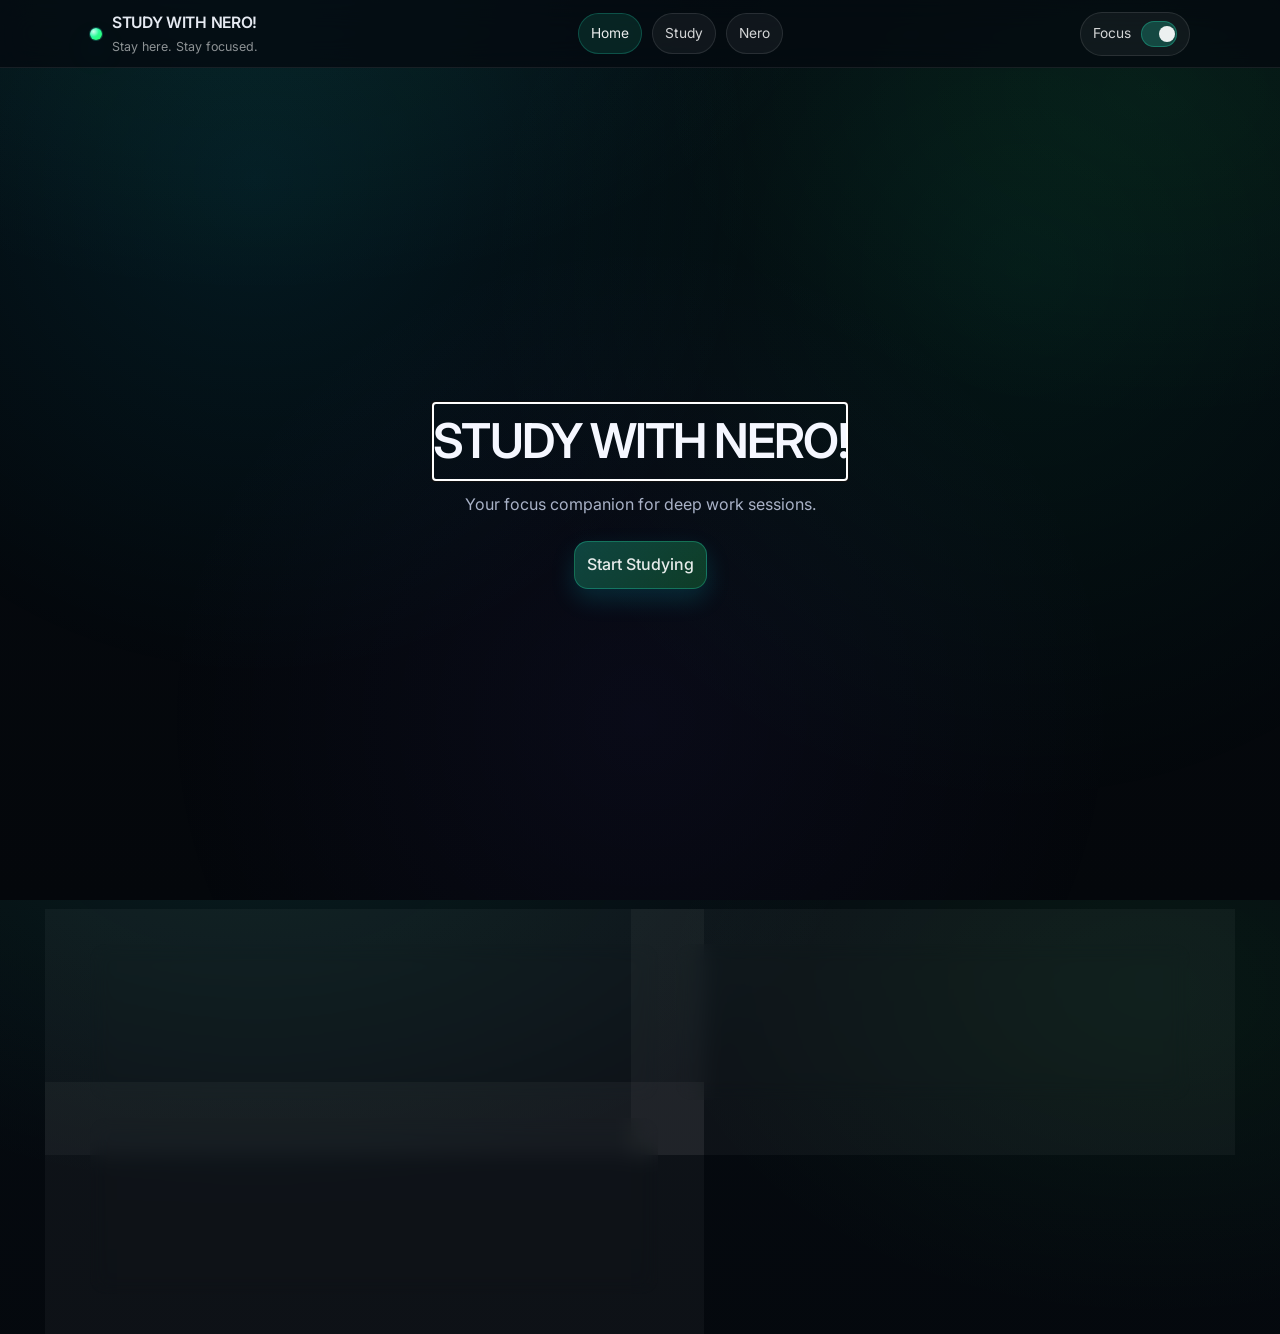
==== commit 630749a1: "Rename app to STUDY WITH NERO! Co-authored-by: simpleton007 <simpleton007@users.noreply.github.com>" ====
--- a/index.html
+++ b/index.html
@@ -4,14 +4,14 @@
     <meta charset="utf-8" />
     <meta name="viewport" content="width=device-width, initial-scale=1" />
     <meta http-equiv="refresh" content="0; url=./D/" />
-    <title>Study With Nero</title>
-    <meta name="description" content="Redirecting to Study With Nero…" />
+    <title>STUDY WITH NERO!</title>
+    <meta name="description" content="Redirecting to STUDY WITH NERO!…" />
   </head>
   <body>
     <noscript>
       <p>
         This site uses JavaScript. Continue to
-        <a href="./D/">Study With Nero</a>.
+        <a href="./D/">STUDY WITH NERO!</a>.
       </p>
     </noscript>
     <script>
